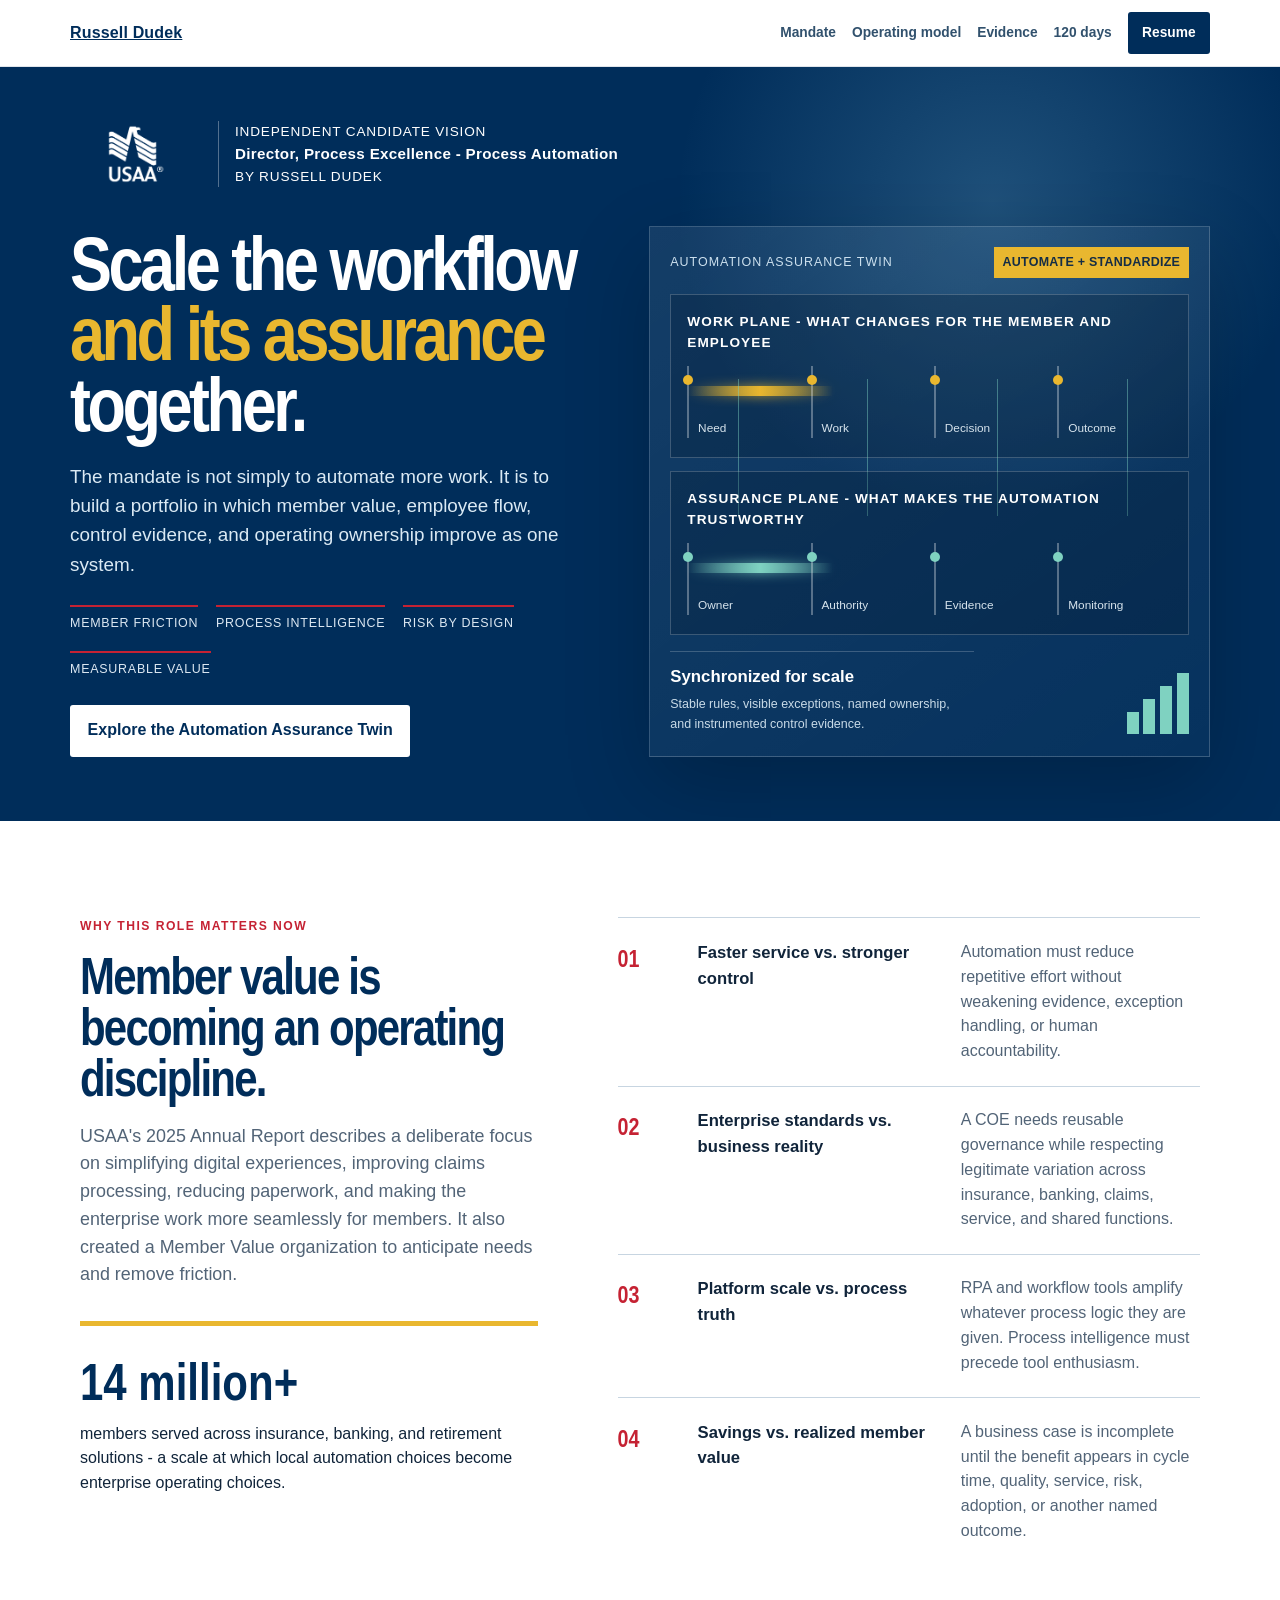
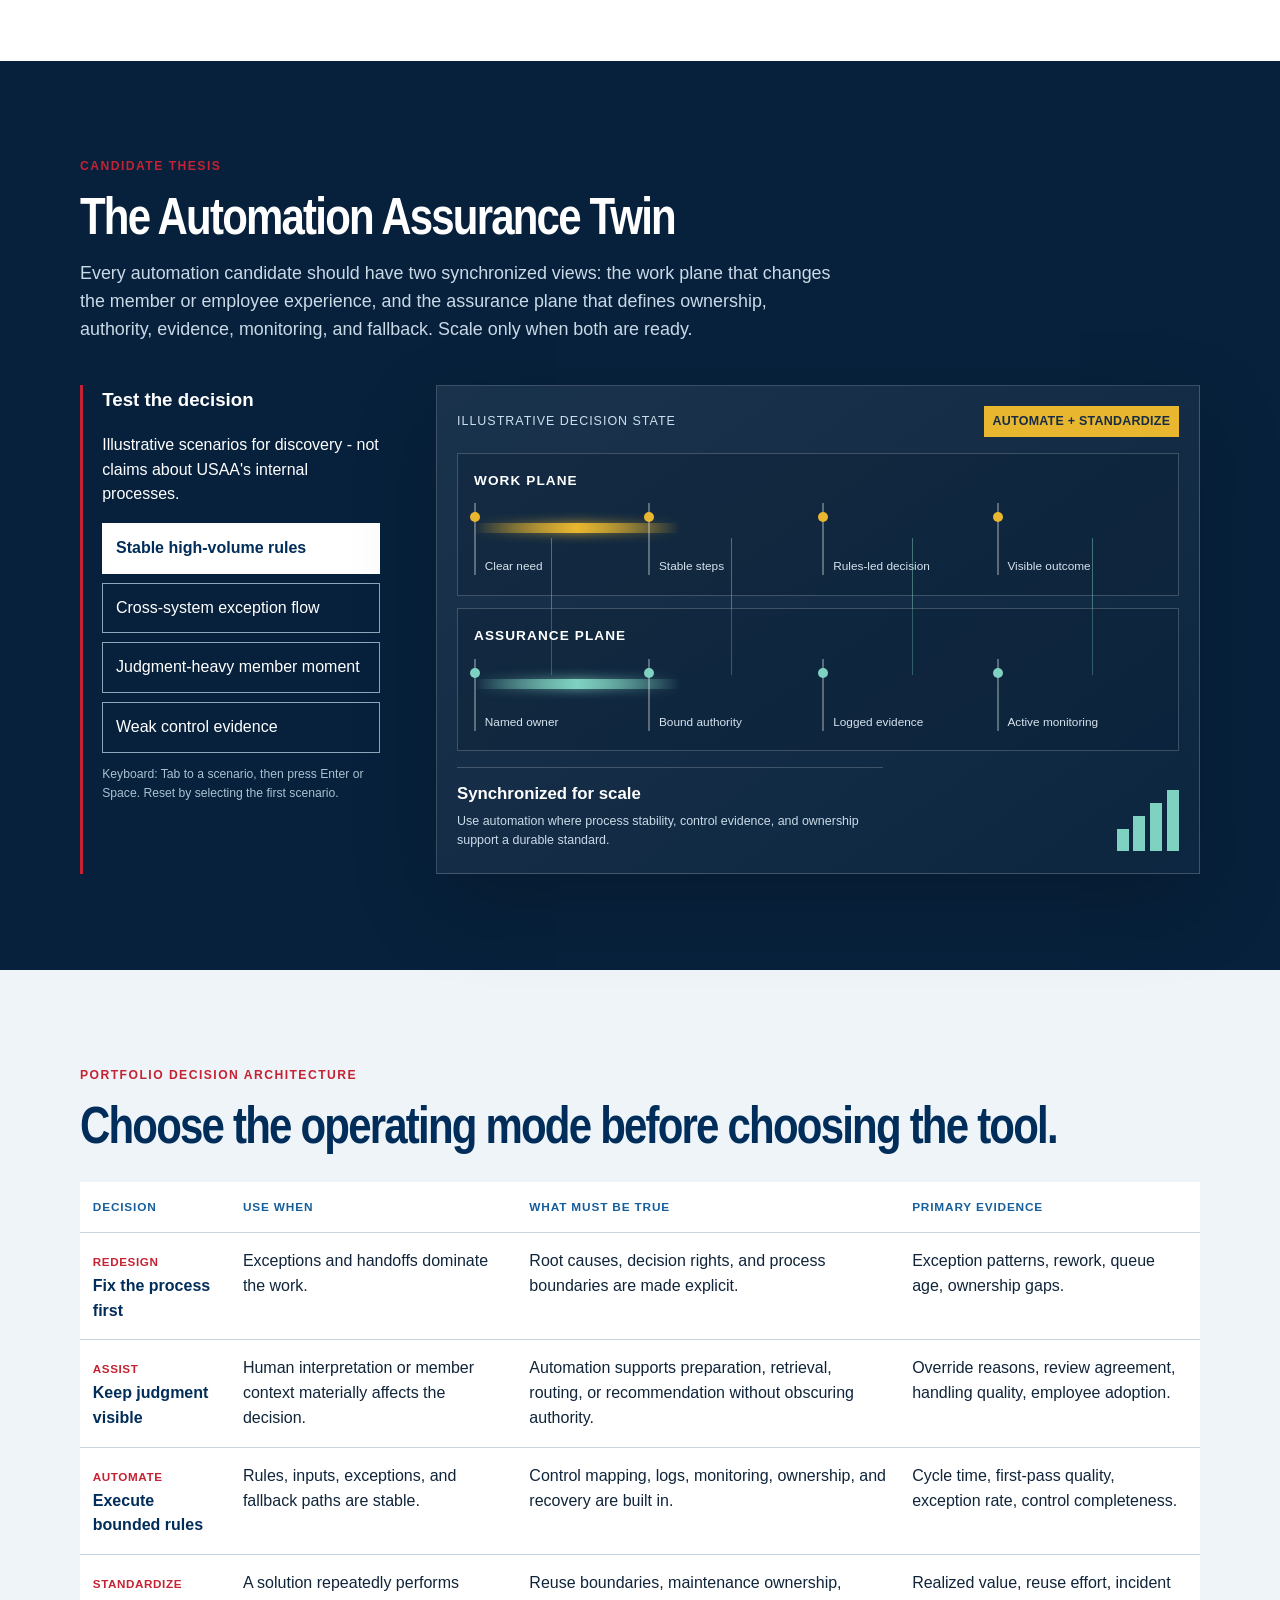
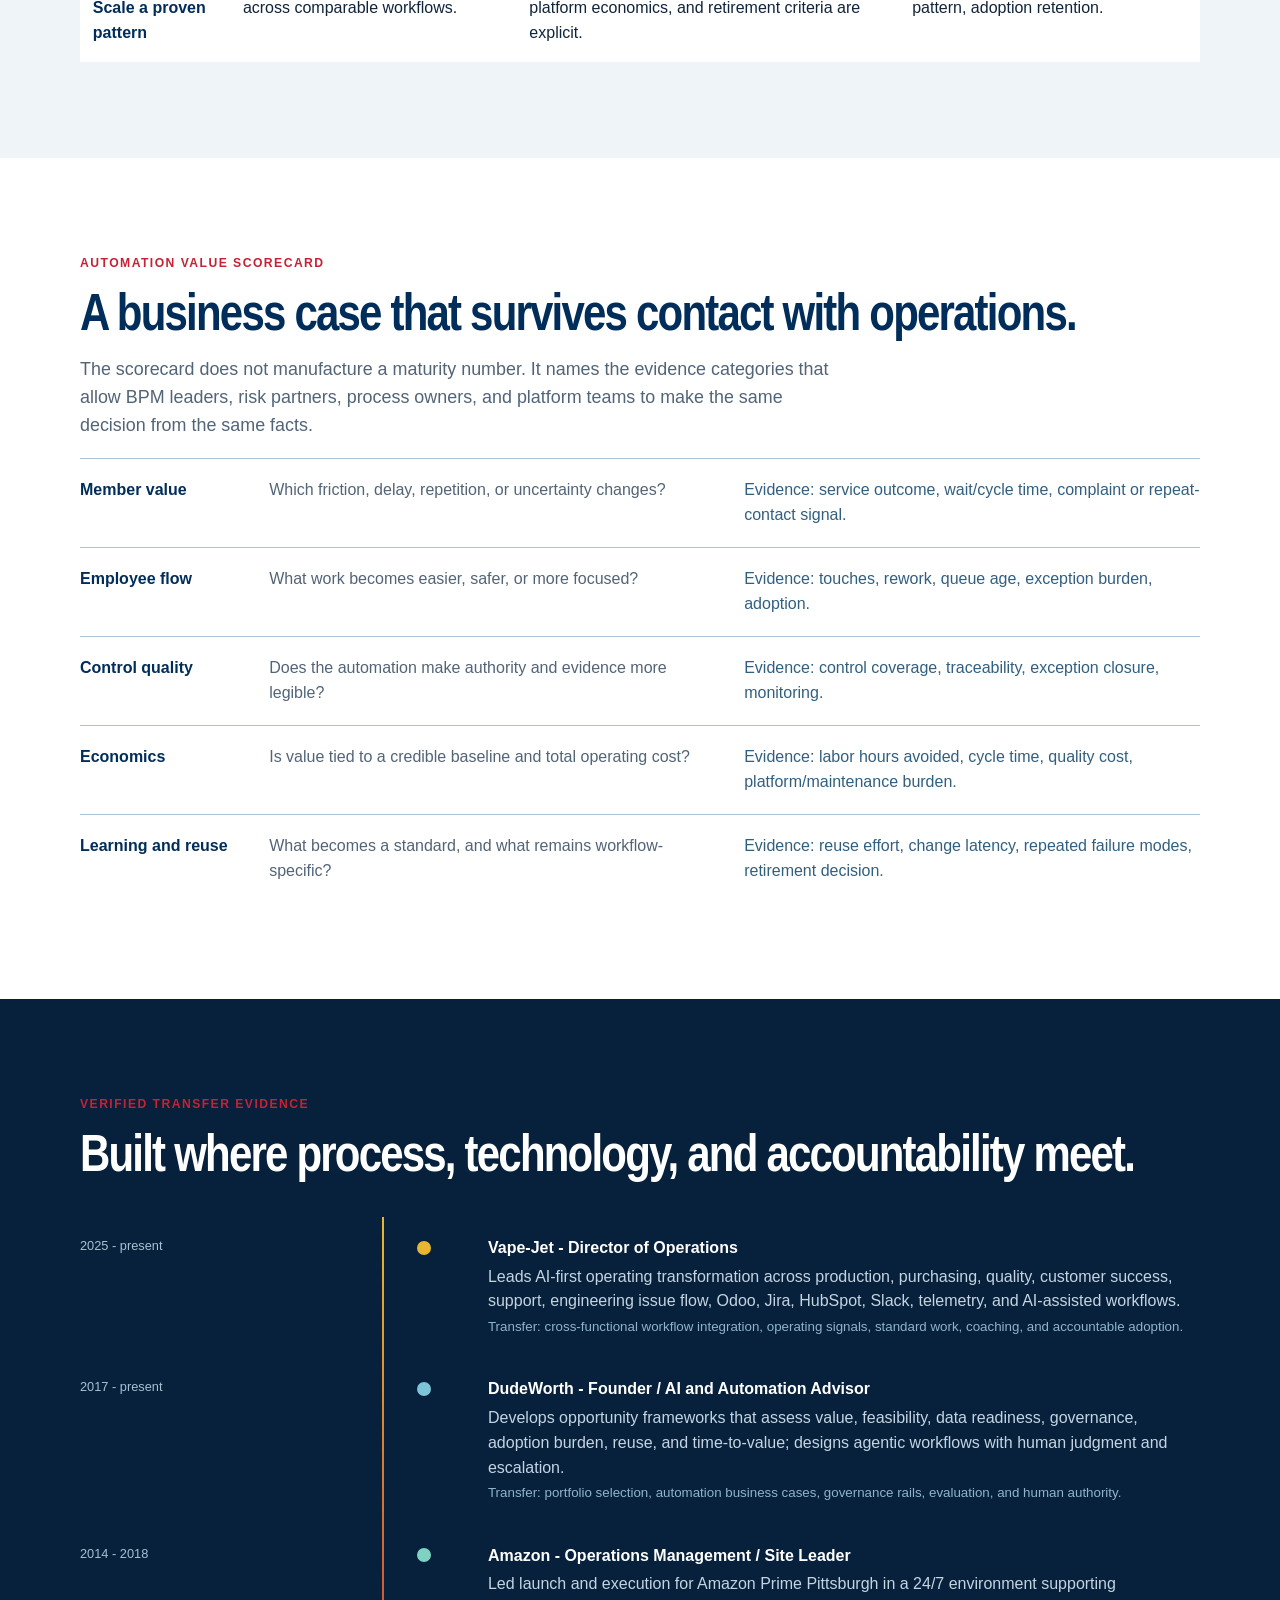
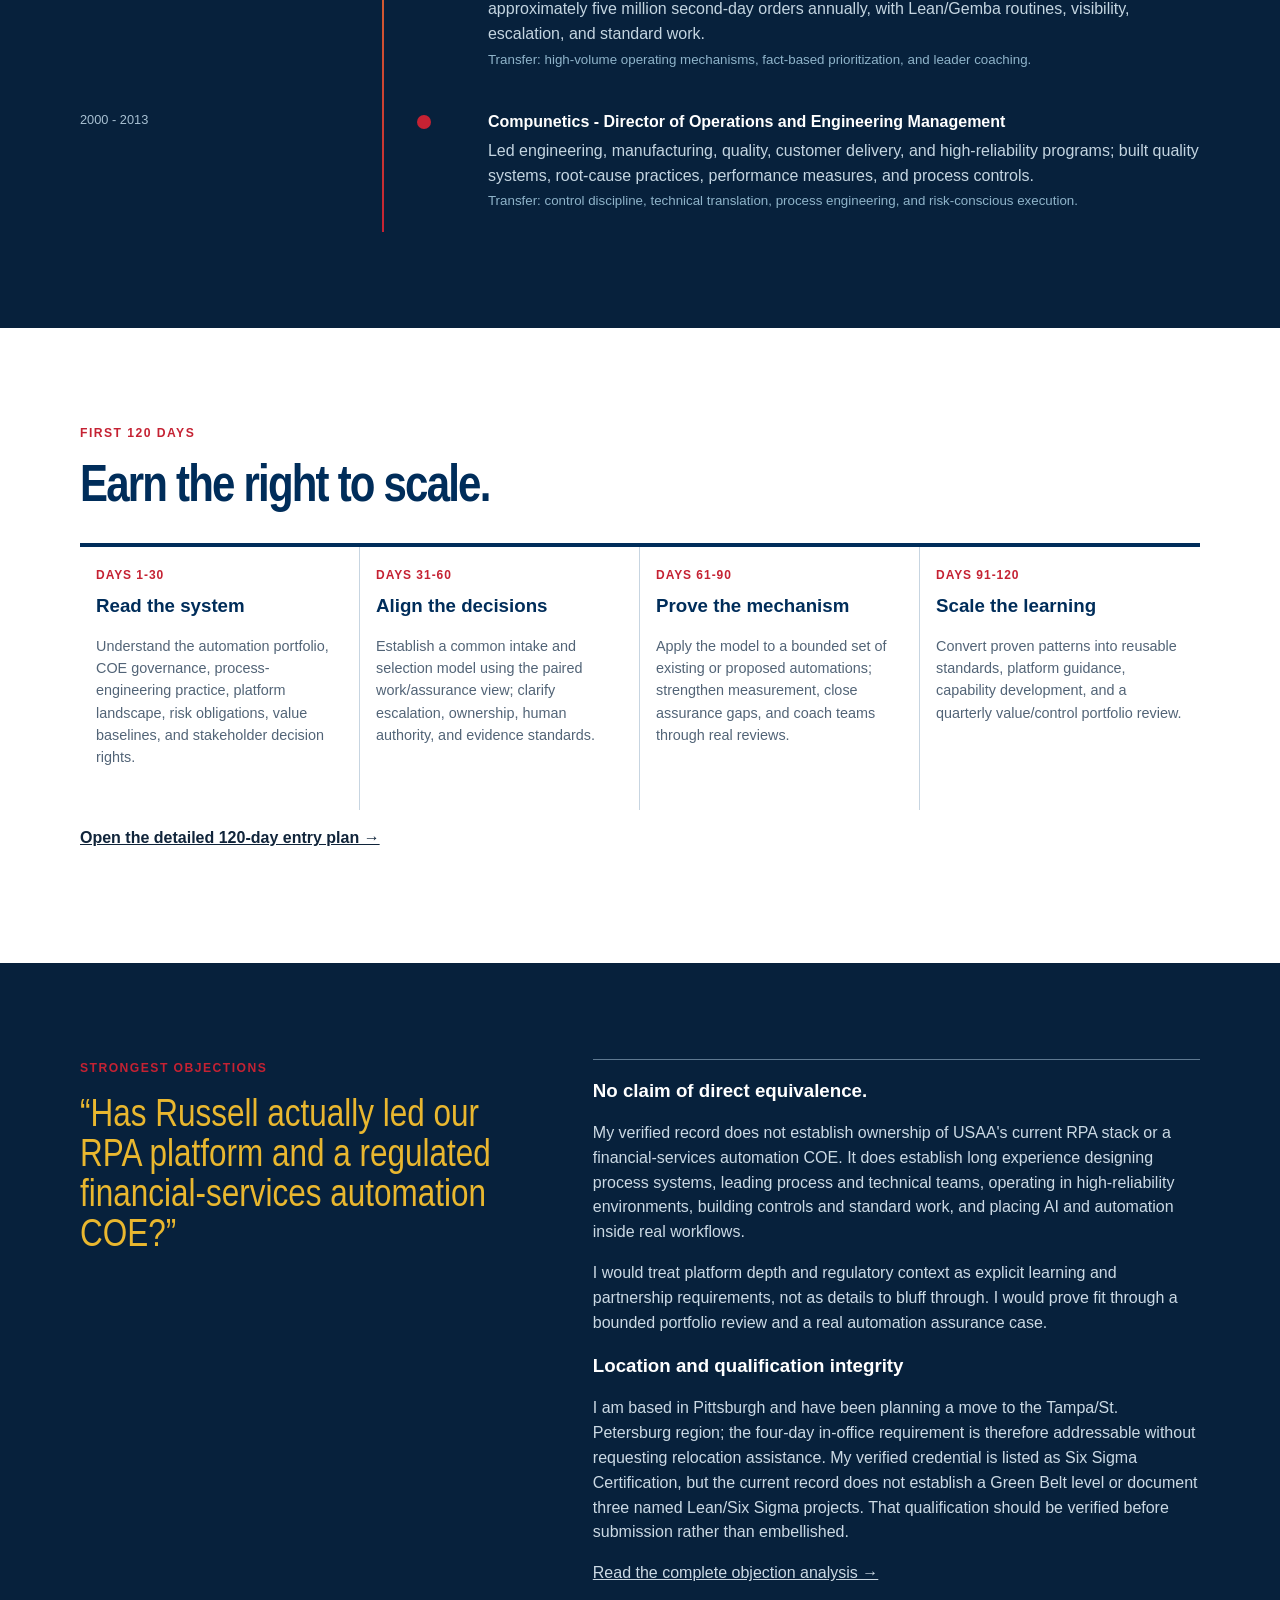
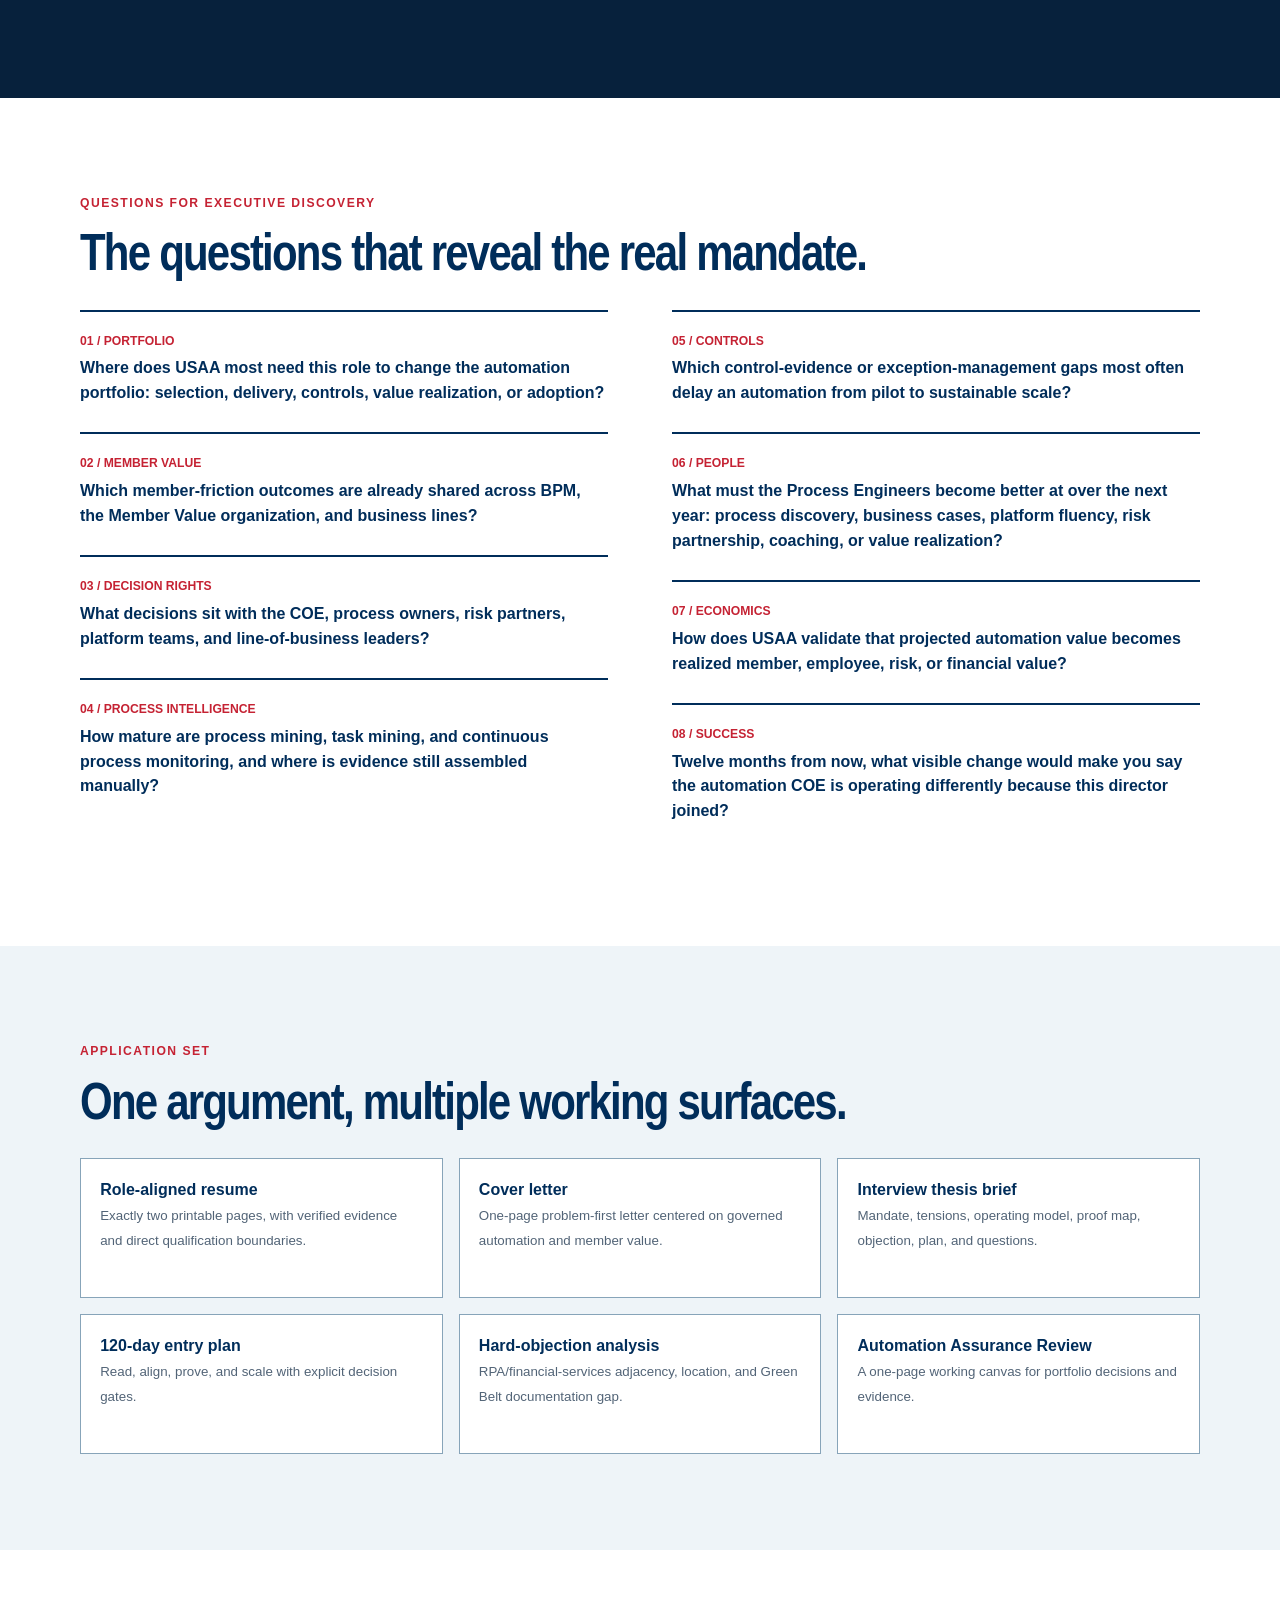
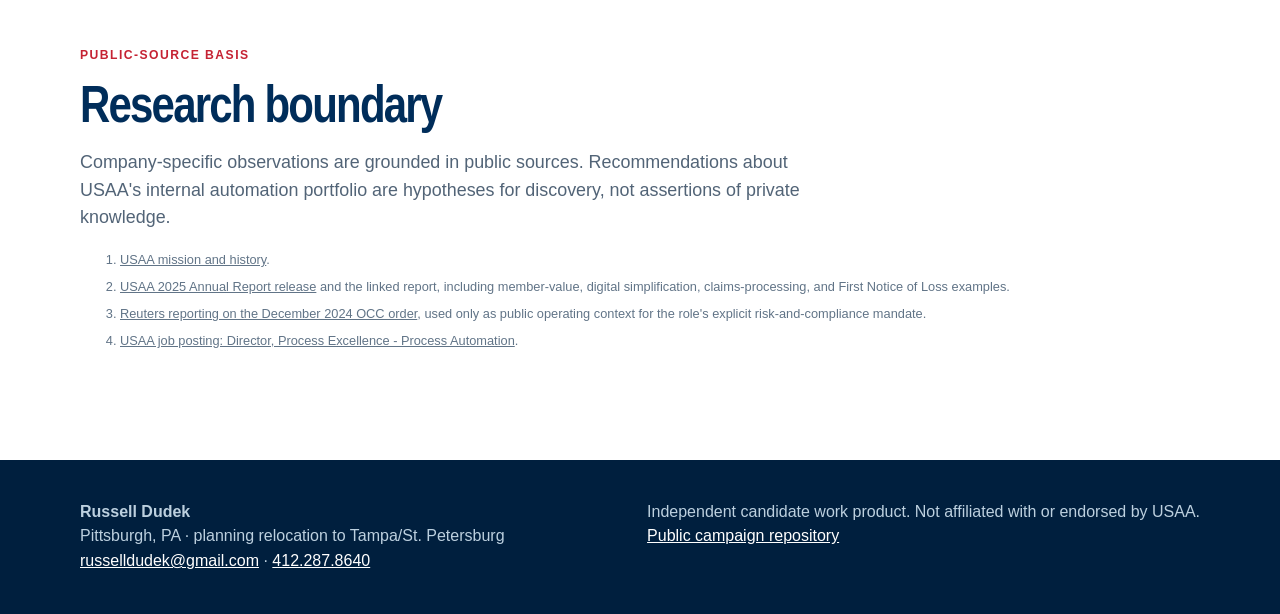
==== index.html @ 83cfca60 "Materialize audited campaign assets and PDFs" ====
<!doctype html><html lang="en"><head><meta charset="utf-8"><meta name="viewport" content="width=device-width,initial-scale=1"><title>Russell Dudek | USAA Process Automation Candidate Vision</title><meta name="description" content="An independent candidate vision for governed process automation at USAA by Russell Dudek."><link rel="stylesheet" href="styles.css"></head><body><a class="skip" href="#main">Skip to content</a><header class="site-header"><nav class="nav" aria-label="Primary"><a class="candidate-id" href="index.html">Russell Dudek</a><button class="menu-btn" aria-expanded="false" aria-controls="nav-links">Menu</button><div class="nav-links" id="nav-links"><a href="#mandate">Mandate</a><a href="#model">Operating model</a><a href="#evidence">Evidence</a><a href="#entry">120 days</a><a href="resume.html" class="nav-primary">Resume</a></div></nav></header><main id="main">
<section class="hero"><div class="hero-inner"><div class="employer-lockup"><img src="assets/brand/usaa-logo-official.png" alt="USAA"><div class="employer-copy">Independent candidate vision<strong>Director, Process Excellence - Process Automation</strong>by Russell Dudek</div></div><div class="hero-grid"><div><h1>Scale the workflow <span>and its assurance</span> together.</h1><p class="hero-lead">The mandate is not simply to automate more work. It is to build a portfolio in which member value, employee flow, control evidence, and operating ownership improve as one system.</p><div class="hero-proof"><span>Member friction</span><span>Process intelligence</span><span>Risk by design</span><span>Measurable value</span></div><a class="hero-action" href="#model">Explore the Automation Assurance Twin</a></div>
<div class="twin-shell" id="hero-twin"><div class="twin-title"><span>Automation Assurance Twin</span><span class="decision-chip" id="hero-decision">Automate + standardize</span></div><div class="twin-plane work-plane"><h3>Work plane - what changes for the member and employee</h3><div class="plane-track"><i class="track-signal"></i><div class="plane-stage">Need</div><div class="plane-stage">Work</div><div class="plane-stage">Decision</div><div class="plane-stage">Outcome</div></div></div><div class="twin-links"><i></i><i></i><i></i><i></i></div><div class="twin-plane assurance-plane"><h3>Assurance plane - what makes the automation trustworthy</h3><div class="plane-track"><i class="track-signal"></i><div class="plane-stage">Owner</div><div class="plane-stage">Authority</div><div class="plane-stage">Evidence</div><div class="plane-stage">Monitoring</div></div></div><div class="twin-readout"><div class="readout-copy"><strong id="hero-state">Synchronized for scale</strong><span id="hero-explain">Stable rules, visible exceptions, named ownership, and instrumented control evidence.</span></div><div class="sync-meter" aria-hidden="true"><i></i><i></i><i></i><i></i></div></div></div></div></div></section>
<section class="section" id="mandate"><div class="section-inner moment-grid"><div><div class="kicker">Why this role matters now</div><h2>Member value is becoming an operating discipline.</h2><p class="section-intro">USAA's 2025 Annual Report describes a deliberate focus on simplifying digital experiences, improving claims processing, reducing paperwork, and making the enterprise work more seamlessly for members. It also created a Member Value organization to anticipate needs and remove friction.</p><div class="moment-stat"><strong>14 million+</strong><span>members served across insurance, banking, and retirement solutions - a scale at which local automation choices become enterprise operating choices.</span></div></div><div><div class="pressure-list"><div class="pressure-row"><strong>Faster service vs. stronger control</strong><p>Automation must reduce repetitive effort without weakening evidence, exception handling, or human accountability.</p></div><div class="pressure-row"><strong>Enterprise standards vs. business reality</strong><p>A COE needs reusable governance while respecting legitimate variation across insurance, banking, claims, service, and shared functions.</p></div><div class="pressure-row"><strong>Platform scale vs. process truth</strong><p>RPA and workflow tools amplify whatever process logic they are given. Process intelligence must precede tool enthusiasm.</p></div><div class="pressure-row"><strong>Savings vs. realized member value</strong><p>A business case is incomplete until the benefit appears in cycle time, quality, service, risk, adoption, or another named outcome.</p></div></div></div></div></section>
<section class="section section-dark" id="model"><div class="section-inner"><div class="kicker">Candidate thesis</div><h2>The Automation Assurance Twin</h2><p class="section-intro">Every automation candidate should have two synchronized views: the work plane that changes the member or employee experience, and the assurance plane that defines ownership, authority, evidence, monitoring, and fallback. Scale only when both are ready.</p><div class="model-layout"><aside class="scenario-panel"><h3>Test the decision</h3><p>Illustrative scenarios for discovery - not claims about USAA's internal processes.</p><div class="scenario-buttons" role="tablist" aria-label="Automation scenarios"><button role="tab" aria-selected="true" data-scenario="stable">Stable high-volume rules</button><button role="tab" aria-selected="false" data-scenario="exception">Cross-system exception flow</button><button role="tab" aria-selected="false" data-scenario="human">Judgment-heavy member moment</button><button role="tab" aria-selected="false" data-scenario="evidence">Weak control evidence</button></div><p class="model-note">Keyboard: Tab to a scenario, then press Enter or Space. Reset by selecting the first scenario.</p></aside><div class="model-stage"><div class="twin-shell" id="model-twin"><div class="twin-title"><span>Illustrative decision state</span><span class="decision-chip" id="model-decision">Automate + standardize</span></div><div class="twin-plane work-plane"><h3>Work plane</h3><div class="plane-track"><i class="track-signal"></i><div class="plane-stage" id="work-1">Clear need</div><div class="plane-stage" id="work-2">Stable steps</div><div class="plane-stage" id="work-3">Rules-led decision</div><div class="plane-stage" id="work-4">Visible outcome</div></div></div><div class="twin-links"><i></i><i></i><i></i><i></i></div><div class="twin-plane assurance-plane"><h3>Assurance plane</h3><div class="plane-track"><i class="track-signal"></i><div class="plane-stage" id="assure-1">Named owner</div><div class="plane-stage" id="assure-2">Bound authority</div><div class="plane-stage" id="assure-3">Logged evidence</div><div class="plane-stage" id="assure-4">Active monitoring</div></div></div><div class="twin-readout"><div class="readout-copy"><strong id="model-state">Synchronized for scale</strong><span id="model-explain">Use automation where process stability, control evidence, and ownership support a durable standard.</span></div><div class="sync-meter" aria-hidden="true"><i></i><i></i><i></i><i></i></div></div></div></div></div></div></section>
<section class="section section-mist"><div class="section-inner"><div class="kicker">Portfolio decision architecture</div><h2>Choose the operating mode before choosing the tool.</h2><table class="decision-table"><thead><tr><th>Decision</th><th>Use when</th><th>What must be true</th><th>Primary evidence</th></tr></thead><tbody><tr><td><span class="decision-tag">Redesign</span><br><strong>Fix the process first</strong></td><td>Exceptions and handoffs dominate the work.</td><td>Root causes, decision rights, and process boundaries are made explicit.</td><td>Exception patterns, rework, queue age, ownership gaps.</td></tr><tr><td><span class="decision-tag">Assist</span><br><strong>Keep judgment visible</strong></td><td>Human interpretation or member context materially affects the decision.</td><td>Automation supports preparation, retrieval, routing, or recommendation without obscuring authority.</td><td>Override reasons, review agreement, handling quality, employee adoption.</td></tr><tr><td><span class="decision-tag">Automate</span><br><strong>Execute bounded rules</strong></td><td>Rules, inputs, exceptions, and fallback paths are stable.</td><td>Control mapping, logs, monitoring, ownership, and recovery are built in.</td><td>Cycle time, first-pass quality, exception rate, control completeness.</td></tr><tr><td><span class="decision-tag">Standardize</span><br><strong>Scale a proven pattern</strong></td><td>A solution repeatedly performs across comparable workflows.</td><td>Reuse boundaries, maintenance ownership, platform economics, and retirement criteria are explicit.</td><td>Realized value, reuse effort, incident pattern, adoption retention.</td></tr></tbody></table></div></section>
<section class="section"><div class="section-inner"><div class="kicker">Automation value scorecard</div><h2>A business case that survives contact with operations.</h2><p class="section-intro">The scorecard does not manufacture a maturity number. It names the evidence categories that allow BPM leaders, risk partners, process owners, and platform teams to make the same decision from the same facts.</p><div class="score-line"><strong>Member value</strong><span>Which friction, delay, repetition, or uncertainty changes?</span><em>Evidence: service outcome, wait/cycle time, complaint or repeat-contact signal.</em></div><div class="score-line"><strong>Employee flow</strong><span>What work becomes easier, safer, or more focused?</span><em>Evidence: touches, rework, queue age, exception burden, adoption.</em></div><div class="score-line"><strong>Control quality</strong><span>Does the automation make authority and evidence more legible?</span><em>Evidence: control coverage, traceability, exception closure, monitoring.</em></div><div class="score-line"><strong>Economics</strong><span>Is value tied to a credible baseline and total operating cost?</span><em>Evidence: labor hours avoided, cycle time, quality cost, platform/maintenance burden.</em></div><div class="score-line"><strong>Learning and reuse</strong><span>What becomes a standard, and what remains workflow-specific?</span><em>Evidence: reuse effort, change latency, repeated failure modes, retirement decision.</em></div></div></section>
<section class="section section-dark" id="evidence"><div class="section-inner"><div class="kicker">Verified transfer evidence</div><h2>Built where process, technology, and accountability meet.</h2><div class="proof-river"><div class="proof-row"><div class="date">2025 - present</div><div class="marker"></div><div><strong>Vape-Jet - Director of Operations</strong><p>Leads AI-first operating transformation across production, purchasing, quality, customer success, support, engineering issue flow, Odoo, Jira, HubSpot, Slack, telemetry, and AI-assisted workflows.</p><small>Transfer: cross-functional workflow integration, operating signals, standard work, coaching, and accountable adoption.</small></div></div><div class="proof-row"><div class="date">2017 - present</div><div class="marker"></div><div><strong>DudeWorth - Founder / AI and Automation Advisor</strong><p>Develops opportunity frameworks that assess value, feasibility, data readiness, governance, adoption burden, reuse, and time-to-value; designs agentic workflows with human judgment and escalation.</p><small>Transfer: portfolio selection, automation business cases, governance rails, evaluation, and human authority.</small></div></div><div class="proof-row"><div class="date">2014 - 2018</div><div class="marker"></div><div><strong>Amazon - Operations Management / Site Leader</strong><p>Led launch and execution for Amazon Prime Pittsburgh in a 24/7 environment supporting approximately five million second-day orders annually, with Lean/Gemba routines, visibility, escalation, and standard work.</p><small>Transfer: high-volume operating mechanisms, fact-based prioritization, and leader coaching.</small></div></div><div class="proof-row"><div class="date">2000 - 2013</div><div class="marker"></div><div><strong>Compunetics - Director of Operations and Engineering Management</strong><p>Led engineering, manufacturing, quality, customer delivery, and high-reliability programs; built quality systems, root-cause practices, performance measures, and process controls.</p><small>Transfer: control discipline, technical translation, process engineering, and risk-conscious execution.</small></div></div></div></div></section>
<section class="section" id="entry"><div class="section-inner"><div class="kicker">First 120 days</div><h2>Earn the right to scale.</h2><div class="plan-band"><div class="plan-phase"><b>Days 1-30</b><h3>Read the system</h3><p>Understand the automation portfolio, COE governance, process-engineering practice, platform landscape, risk obligations, value baselines, and stakeholder decision rights.</p></div><div class="plan-phase"><b>Days 31-60</b><h3>Align the decisions</h3><p>Establish a common intake and selection model using the paired work/assurance view; clarify escalation, ownership, human authority, and evidence standards.</p></div><div class="plan-phase"><b>Days 61-90</b><h3>Prove the mechanism</h3><p>Apply the model to a bounded set of existing or proposed automations; strengthen measurement, close assurance gaps, and coach teams through real reviews.</p></div><div class="plan-phase"><b>Days 91-120</b><h3>Scale the learning</h3><p>Convert proven patterns into reusable standards, platform guidance, capability development, and a quarterly value/control portfolio review.</p></div></div><p><a href="120-day-plan.html"><strong>Open the detailed 120-day entry plan →</strong></a></p></div></section>
<section class="section section-dark"><div class="section-inner objection-wrap"><div><div class="kicker">Strongest objections</div><div class="objection-question">“Has Russell actually led our RPA platform and a regulated financial-services automation COE?”</div></div><div class="objection-answer"><h3>No claim of direct equivalence.</h3><p>My verified record does not establish ownership of USAA's current RPA stack or a financial-services automation COE. It does establish long experience designing process systems, leading process and technical teams, operating in high-reliability environments, building controls and standard work, and placing AI and automation inside real workflows.</p><p>I would treat platform depth and regulatory context as explicit learning and partnership requirements, not as details to bluff through. I would prove fit through a bounded portfolio review and a real automation assurance case.</p><h3>Location and qualification integrity</h3><p>I am based in Pittsburgh and have been planning a move to the Tampa/St. Petersburg region; the four-day in-office requirement is therefore addressable without requesting relocation assistance. My verified credential is listed as Six Sigma Certification, but the current record does not establish a Green Belt level or document three named Lean/Six Sigma projects. That qualification should be verified before submission rather than embellished.</p><p><a href="hard-objection.html">Read the complete objection analysis →</a></p></div></div></section>
<section class="section"><div class="section-inner"><div class="kicker">Questions for executive discovery</div><h2>The questions that reveal the real mandate.</h2><div class="question-list"><div class="question"><span>01 / PORTFOLIO</span><p>Where does USAA most need this role to change the automation portfolio: selection, delivery, controls, value realization, or adoption?</p></div><div class="question"><span>02 / MEMBER VALUE</span><p>Which member-friction outcomes are already shared across BPM, the Member Value organization, and business lines?</p></div><div class="question"><span>03 / DECISION RIGHTS</span><p>What decisions sit with the COE, process owners, risk partners, platform teams, and line-of-business leaders?</p></div><div class="question"><span>04 / PROCESS INTELLIGENCE</span><p>How mature are process mining, task mining, and continuous process monitoring, and where is evidence still assembled manually?</p></div><div class="question"><span>05 / CONTROLS</span><p>Which control-evidence or exception-management gaps most often delay an automation from pilot to sustainable scale?</p></div><div class="question"><span>06 / PEOPLE</span><p>What must the Process Engineers become better at over the next year: process discovery, business cases, platform fluency, risk partnership, coaching, or value realization?</p></div><div class="question"><span>07 / ECONOMICS</span><p>How does USAA validate that projected automation value becomes realized member, employee, risk, or financial value?</p></div><div class="question"><span>08 / SUCCESS</span><p>Twelve months from now, what visible change would make you say the automation COE is operating differently because this director joined?</p></div></div></div></section>
<section class="section section-mist"><div class="section-inner"><div class="kicker">Application set</div><h2>One argument, multiple working surfaces.</h2><div class="docs-strip"><a class="doc-link" href="resume.html"><strong>Role-aligned resume</strong><small>Exactly two printable pages, with verified evidence and direct qualification boundaries.</small></a><a class="doc-link" href="cover-letter.html"><strong>Cover letter</strong><small>One-page problem-first letter centered on governed automation and member value.</small></a><a class="doc-link" href="interview-brief.html"><strong>Interview thesis brief</strong><small>Mandate, tensions, operating model, proof map, objection, plan, and questions.</small></a><a class="doc-link" href="120-day-plan.html"><strong>120-day entry plan</strong><small>Read, align, prove, and scale with explicit decision gates.</small></a><a class="doc-link" href="hard-objection.html"><strong>Hard-objection analysis</strong><small>RPA/financial-services adjacency, location, and Green Belt documentation gap.</small></a><a class="doc-link" href="automation-assurance-review.html"><strong>Automation Assurance Review</strong><small>A one-page working canvas for portfolio decisions and evidence.</small></a></div></div></section>
<section class="section"><div class="section-inner"><div class="kicker">Public-source basis</div><h2>Research boundary</h2><p class="section-intro">Company-specific observations are grounded in public sources. Recommendations about USAA's internal automation portfolio are hypotheses for discovery, not assertions of private knowledge.</p><ol class="sources"><li><a href="https://newsroom.usaa360.com/about-us/learn-about-our-history-and-mission">USAA mission and history</a>.</li><li><a href="https://newsroom.usaa360.com/news/usaa-2025-annual-report-reflects-a-year-of-strength-service-and-commitment-to-members-1">USAA 2025 Annual Report release</a> and the linked report, including member-value, digital simplification, claims-processing, and First Notice of Loss examples.</li><li><a href="https://www.reuters.com/business/finance/us-regulator-orders-usaa-federal-savings-bank-correct-unsafe-practices-2024-12-18/">Reuters reporting on the December 2024 OCC order</a>, used only as public operating context for the role's explicit risk-and-compliance mandate.</li><li><a href="https://www.usaajobs.com/job/-/-/1207/97567775696?p_sid=PcmdqGb&p_uid=aBEK7TXPkG&source=tmp_programmaticjobs&ss=paid&utm_campaign=other_other-priomarkets&utm_content=pj_board&utm_medium=jobad&utm_source=linkedin+slotted">USAA job posting: Director, Process Excellence - Process Automation</a>.</li></ol></div></section>
</main><footer class="site-footer"><div class="footer-inner"><div><strong>Russell Dudek</strong><br>Pittsburgh, PA · planning relocation to Tampa/St. Petersburg<br><a href="mailto:russelldudek@gmail.com">russelldudek@gmail.com</a> · <a href="tel:+14122878640">412.287.8640</a></div><div>Independent candidate work product. Not affiliated with or endorsed by USAA.<br><a href="https://github.com/russelldudek/USAA">Public campaign repository</a></div></div></footer><script src="app.js"></script></body></html>
---- styles.css ----
@import url("brand-tokens.css");
*{box-sizing:border-box}html{scroll-behavior:smooth}body{margin:0;font-family:var(--font-sans);color:var(--ink);background:var(--paper);line-height:1.55}a{color:inherit}img{max-width:100%;height:auto}.skip{position:absolute;left:-999px}.skip:focus{left:1rem;top:1rem;background:#fff;padding:.65rem 1rem;z-index:999}
.site-header{position:sticky;top:0;z-index:50;background:rgba(255,255,255,.96);backdrop-filter:blur(10px);border-bottom:1px solid rgba(0,45,90,.12)}.nav{max-width:1180px;margin:auto;display:flex;align-items:center;justify-content:space-between;padding:.75rem 1.25rem}.candidate-id{font-weight:800;letter-spacing:.01em;color:var(--usaa-navy)}.nav-links{display:flex;gap:1rem;align-items:center}.nav-links a{text-decoration:none;font-size:.86rem;font-weight:700;color:#31516d}.nav-links a:hover,.nav-links a:focus-visible{color:var(--usaa-blue)}.nav-links .nav-primary{background:var(--usaa-navy);color:white;padding:.65rem .9rem;border-radius:3px}.menu-btn{display:none;border:0;background:transparent;font-size:1.4rem;color:var(--usaa-navy)}
.hero{background:var(--usaa-navy);color:white;min-height:720px;position:relative;overflow:hidden}.hero:before{content:"";position:absolute;inset:-22% -5% auto auto;width:55%;height:80%;background:radial-gradient(circle,rgba(120,184,216,.25),transparent 68%);pointer-events:none}.hero-inner{max-width:1180px;margin:auto;padding:3.1rem 1.25rem 4rem}.employer-lockup{display:flex;align-items:center;gap:1rem;margin-bottom:2.2rem}.employer-lockup img{width:132px;display:block}.employer-copy{border-left:1px solid rgba(255,255,255,.32);padding-left:1rem;font-size:.85rem;letter-spacing:.06em;text-transform:uppercase}.employer-copy strong{display:block;font-size:.95rem;letter-spacing:.02em;text-transform:none}.hero-grid{display:grid;grid-template-columns:minmax(0,.95fr) minmax(500px,1.05fr);gap:4.5rem;align-items:center}.hero h1{font-family:var(--font-condensed);font-size:clamp(3.3rem,6vw,6.1rem);line-height:.92;letter-spacing:-.045em;margin:0 0 1.45rem;max-width:720px}.hero h1 span{color:var(--usaa-gold)}.hero-lead{font-size:1.18rem;max-width:610px;color:#dbeaf4}.hero-proof{display:flex;gap:1.1rem;flex-wrap:wrap;margin-top:1.6rem}.hero-proof span{border-top:2px solid var(--usaa-red);padding-top:.45rem;font-size:.78rem;text-transform:uppercase;letter-spacing:.06em;color:#dce8f2}.hero-action{display:inline-flex;margin-top:1.6rem;text-decoration:none;background:#fff;color:var(--usaa-navy);font-weight:800;padding:.85rem 1.1rem;border-radius:3px}
.twin-shell{position:relative;background:linear-gradient(145deg,rgba(255,255,255,.08),rgba(255,255,255,.025));border:1px solid rgba(255,255,255,.18);padding:1.25rem 1.25rem 1.4rem;min-height:470px;box-shadow:0 30px 80px rgba(0,0,0,.2)}.twin-title{display:flex;justify-content:space-between;align-items:center;margin-bottom:1rem;font-size:.78rem;text-transform:uppercase;letter-spacing:.08em;color:#cce0ee}.decision-chip{background:var(--usaa-gold);color:#152d45;padding:.35rem .55rem;font-weight:900;letter-spacing:.02em}.twin-plane{position:relative;border:1px solid rgba(255,255,255,.2);padding:1rem 1rem 1.2rem;margin:.8rem 0;background:rgba(0,20,42,.25)}.twin-plane h3{margin:0 0 .8rem;font-size:.85rem;letter-spacing:.08em;text-transform:uppercase}.plane-track{height:72px;display:grid;grid-template-columns:repeat(4,1fr);gap:.55rem;position:relative}.plane-stage{border-left:2px solid rgba(255,255,255,.32);padding-left:.55rem;font-size:.74rem;color:#d6e3ec;display:flex;align-items:flex-end;position:relative}.plane-stage:before{content:"";position:absolute;top:9px;left:-6px;width:10px;height:10px;border-radius:50%;background:#fff}.work-plane .plane-stage:before{background:var(--usaa-gold)}.assurance-plane .plane-stage:before{background:var(--assurance-mint)}.track-signal{position:absolute;left:0;top:20px;width:30%;height:10px;background:linear-gradient(90deg,transparent,var(--usaa-gold),transparent);filter:drop-shadow(0 0 6px rgba(233,183,47,.8));animation:signal-run 4.8s linear infinite}.assurance-plane .track-signal{background:linear-gradient(90deg,transparent,var(--assurance-mint),transparent);filter:drop-shadow(0 0 6px rgba(127,210,193,.8));animation-delay:.12s}.twin-links{position:absolute;left:1.25rem;right:1.25rem;top:152px;height:137px;pointer-events:none}.twin-links i{position:absolute;width:1px;background:rgba(127,210,193,.45);top:0;bottom:0;animation:link-pulse 2.8s ease-in-out infinite}.twin-links i:nth-child(1){left:13%}.twin-links i:nth-child(2){left:38%;animation-delay:.2s}.twin-links i:nth-child(3){left:63%;animation-delay:.4s}.twin-links i:nth-child(4){left:88%;animation-delay:.6s}.twin-readout{display:grid;grid-template-columns:1.2fr .8fr;gap:.8rem;margin-top:1rem}.readout-copy{border-top:1px solid rgba(255,255,255,.2);padding-top:.8rem}.readout-copy strong{display:block;font-size:1.05rem}.readout-copy span{display:block;font-size:.78rem;color:#c9dbe8;margin-top:.3rem}.sync-meter{display:flex;align-items:flex-end;gap:.3rem;justify-content:flex-end}.sync-meter i{width:12px;background:var(--assurance-mint);height:22px;animation:meter 1.8s ease-in-out infinite}.sync-meter i:nth-child(2){height:35px;animation-delay:.15s}.sync-meter i:nth-child(3){height:48px;animation-delay:.3s}.sync-meter i:nth-child(4){height:61px;animation-delay:.45s}.twin-shell.is-lagging .assurance-plane .track-signal{animation-duration:7.8s;opacity:.5}.twin-shell.is-lagging .twin-links i:nth-child(3),.twin-shell.is-lagging .twin-links i:nth-child(4){background:var(--usaa-red);opacity:.45}.twin-shell.is-hold .track-signal{animation-play-state:paused;opacity:.25}.twin-shell.is-human .work-plane .track-signal{width:18%;animation-duration:6.6s}.twin-shell.is-human .plane-stage:nth-child(3):before{transform:scale(1.6);box-shadow:0 0 0 6px rgba(233,183,47,.15)}
@keyframes signal-run{from{transform:translateX(-55%)}to{transform:translateX(330%)}}@keyframes link-pulse{0%,100%{opacity:.25}50%{opacity:1}}@keyframes meter{0%,100%{opacity:.45;transform:scaleY(.75)}50%{opacity:1;transform:scaleY(1)}}
.section{padding:6rem 1.25rem}.section-inner{max-width:1120px;margin:auto}.section-dark{background:#07213c;color:white}.section-mist{background:var(--mist)}.kicker{font-size:.76rem;font-weight:900;text-transform:uppercase;letter-spacing:.12em;color:var(--usaa-red);margin-bottom:.85rem}.section h2{font-family:var(--font-condensed);font-size:clamp(2.2rem,4vw,4.2rem);line-height:1;letter-spacing:-.035em;margin:0 0 1.2rem;color:var(--usaa-navy)}.section-dark h2{color:white}.section-intro{font-size:1.12rem;max-width:760px;color:var(--muted)}.section-dark .section-intro{color:#c9d9e6}.moment-grid{display:grid;grid-template-columns:.88fr 1.12fr;gap:5rem;align-items:start}.moment-stat{border-top:5px solid var(--usaa-gold);padding-top:1rem;margin-top:2rem}.moment-stat strong{font-family:var(--font-condensed);font-size:3.2rem;color:var(--usaa-navy);display:block}.pressure-list{counter-reset:p}.pressure-row{counter-increment:p;display:grid;grid-template-columns:56px 1fr 1fr;gap:1.5rem;padding:1.35rem 0;border-top:1px solid var(--line)}.pressure-row:before{content:"0" counter(p);font-family:var(--font-condensed);font-size:1.5rem;color:var(--usaa-red);font-weight:800}.pressure-row strong{font-size:1.04rem}.pressure-row p{margin:0;color:var(--muted)}
.model-layout{display:grid;grid-template-columns:300px 1fr;gap:3.5rem;margin-top:2.6rem}.scenario-panel{border-left:3px solid var(--usaa-red);padding-left:1.2rem}.scenario-panel h3{margin-top:0}.scenario-buttons{display:flex;flex-direction:column;gap:.55rem}.scenario-buttons button{font:inherit;text-align:left;border:1px solid #8ca7ba;background:transparent;color:white;padding:.75rem .8rem;cursor:pointer}.scenario-buttons button[aria-selected="true"]{background:white;color:var(--usaa-navy);font-weight:900;border-color:white}.scenario-buttons button:focus-visible{outline:3px solid var(--usaa-gold);outline-offset:2px}.model-stage{position:relative;min-height:450px}.model-stage .twin-shell{min-height:450px}.model-note{font-size:.76rem;color:#aac1d2;margin-top:.8rem}
.decision-table{width:100%;border-collapse:collapse;margin-top:2rem;background:white}.decision-table th,.decision-table td{padding:1rem .8rem;border-bottom:1px solid var(--line);vertical-align:top;text-align:left}.decision-table th{font-size:.74rem;text-transform:uppercase;letter-spacing:.07em;color:var(--usaa-blue)}.decision-table tr:last-child td{border-bottom:0}.decision-table strong{color:var(--usaa-navy)}.decision-tag{font-size:.73rem;font-weight:900;letter-spacing:.05em;text-transform:uppercase;color:var(--usaa-red)}
.score-line{display:grid;grid-template-columns:170px 1fr 1fr;padding:1.2rem 0;border-top:1px solid #adc2d2;gap:1.2rem}.score-line strong{color:var(--usaa-navy)}.score-line span{color:var(--muted)}.score-line em{font-style:normal;color:#315f80}
.proof-river{margin-top:2.4rem;position:relative}.proof-river:before{content:"";position:absolute;left:27%;top:0;bottom:0;width:2px;background:linear-gradient(var(--usaa-gold),var(--usaa-red))}.proof-row{display:grid;grid-template-columns:25% 8% 1fr;gap:1.2rem;align-items:start;padding:1.2rem 0}.proof-row .date{font-size:.8rem;color:#a8c0d2}.proof-row .marker{width:14px;height:14px;background:var(--usaa-gold);border-radius:50%;margin:.3rem auto;position:relative;z-index:1}.proof-row strong{display:block;color:white}.proof-row p{margin:.25rem 0 0;color:#c4d5e1}.proof-row small{color:#8fb4ca}.proof-row:nth-child(2) .marker{background:#7ec4d9}.proof-row:nth-child(3) .marker{background:var(--assurance-mint)}.proof-row:nth-child(4) .marker{background:var(--usaa-red)}
.plan-band{display:grid;grid-template-columns:repeat(4,1fr);margin-top:2.2rem;border-top:4px solid var(--usaa-navy)}.plan-phase{padding:1.2rem 1rem 1.7rem;border-right:1px solid var(--line)}.plan-phase:last-child{border-right:0}.plan-phase b{display:block;color:var(--usaa-red);font-size:.75rem;text-transform:uppercase;letter-spacing:.08em}.plan-phase h3{color:var(--usaa-navy);margin:.4rem 0}.plan-phase p{color:var(--muted);font-size:.9rem}.objection-wrap{display:grid;grid-template-columns:.85fr 1.15fr;gap:4rem;align-items:start}.objection-question{font-family:var(--font-condensed);font-size:2.4rem;line-height:1.05;color:var(--usaa-gold)}.objection-answer{border-top:1px solid #5f7991;padding-top:1rem}.objection-answer h3{margin:0;color:white}.objection-answer p{color:#cbd9e4}.question-list{columns:2;column-gap:4rem;margin-top:2rem}.question{break-inside:avoid;border-top:2px solid var(--usaa-navy);padding:1rem 0 1.4rem}.question span{color:var(--usaa-red);font-size:.76rem;font-weight:900}.question p{font-weight:800;color:var(--usaa-navy);margin:.25rem 0}.docs-strip{display:grid;grid-template-columns:repeat(3,1fr);gap:1rem;margin-top:2rem}.doc-link{text-decoration:none;border:1px solid #87a4b9;padding:1.2rem;background:white;min-height:140px;transition:transform .2s,box-shadow .2s}.doc-link:hover,.doc-link:focus-visible{transform:translateY(-3px);box-shadow:var(--shadow)}.doc-link strong{display:block;color:var(--usaa-navy)}.doc-link small{color:var(--muted)}.sources{font-size:.8rem;color:#617487}.sources li{margin:.45rem 0}.site-footer{background:#001f3e;color:#bcd0df;padding:2.5rem 1.25rem}.footer-inner{max-width:1120px;margin:auto;display:flex;justify-content:space-between;gap:2rem}.site-footer a{color:white}
/* Document system */
.doc-body{background:#dbe5ec}.doc-toolbar{position:sticky;top:0;z-index:50;background:#092a4a;color:white;padding:.7rem 1rem;display:flex;justify-content:center;gap:.7rem;flex-wrap:wrap}.doc-toolbar a,.doc-toolbar button{font:inherit;text-decoration:none;border:1px solid rgba(255,255,255,.45);background:transparent;color:white;padding:.5rem .7rem;cursor:pointer}.doc-toolbar .primary{background:white;color:var(--usaa-navy);font-weight:800}.document{max-width:8.5in;margin:1.25rem auto}.paper{width:8.5in;min-height:11in;background:white;margin:0 auto 1.2rem;box-shadow:0 12px 40px rgba(0,45,90,.2);padding:.48in .58in .5in;position:relative;display:flex;flex-direction:column}.doc-header{display:grid;grid-template-columns:1fr auto;align-items:start;border-bottom:3px solid var(--usaa-navy);padding-bottom:.18in;margin-bottom:.18in}.doc-name{font-family:var(--font-condensed);font-size:26pt;line-height:1;color:var(--usaa-navy);font-weight:900}.doc-role{font-size:9.2pt;color:var(--usaa-red);font-weight:800;text-transform:uppercase;letter-spacing:.045em;margin-top:5pt}.doc-contact{text-align:right;font-size:7.6pt;line-height:1.45;color:#344e65}.doc-contact a{text-decoration:none}.doc-logo{width:55px;margin-left:auto;margin-bottom:5px}.doc-section{margin:.10in 0}.doc-section h2{font-family:var(--font-condensed);font-size:11pt;text-transform:uppercase;letter-spacing:.04em;color:var(--usaa-navy);border-bottom:1px solid #b5c5d2;padding-bottom:3pt;margin:0 0 6pt}.doc-section p{font-size:8.5pt;line-height:1.33;margin:0 0 5pt}.doc-section ul{margin:4pt 0 0 14pt;padding:0}.doc-section li{font-size:8.25pt;line-height:1.27;margin:0 0 3.3pt}.resume-summary{display:grid;grid-template-columns:1.35fr .65fr;gap:.18in}.resume-sidebar{background:var(--mist);padding:.12in}.resume-sidebar h3{font-size:8pt;color:var(--usaa-navy);margin:0 0 4pt;text-transform:uppercase}.resume-sidebar p{font-size:7.7pt;margin:0 0 6pt;line-height:1.25}.experience{margin-bottom:7pt}.exp-head{display:grid;grid-template-columns:1fr auto;gap:10pt;align-items:baseline}.exp-head strong{font-size:9.2pt;color:var(--usaa-navy)}.exp-head span{font-size:7.7pt;color:#587087}.exp-title{font-size:8pt;font-weight:800;color:#293f54;margin:1pt 0 3pt}.doc-footer{margin-top:auto;border-top:1px solid #bdccd8;padding-top:5pt;display:flex;justify-content:space-between;font-size:7pt;color:#64798b}.doc-columns{display:grid;grid-template-columns:1fr 1fr;gap:.22in}.doc-callout{background:var(--usaa-navy);color:white;padding:.14in .16in;margin:.08in 0}.doc-callout h2,.doc-callout h3{color:white;border:0;margin-top:0}.doc-callout p,.doc-callout li{color:white}.mini-grid{display:grid;grid-template-columns:repeat(3,1fr);gap:7pt}.mini-box{border-top:3px solid var(--usaa-gold);padding-top:5pt}.mini-box h3{font-size:8.4pt;color:var(--usaa-navy);margin:0 0 3pt}.mini-box p{font-size:7.5pt;line-height:1.25}.plan-grid{display:grid;grid-template-columns:repeat(2,1fr);gap:.14in}.plan-card{border:1px solid #b8c8d4;padding:.12in;break-inside:avoid}.plan-card h3{font-size:9.5pt;color:var(--usaa-navy);margin:0 0 4pt}.plan-card b{font-size:7.5pt;color:var(--usaa-red);text-transform:uppercase}.plan-card li{font-size:7.8pt}.review-grid{display:grid;grid-template-columns:1fr 1fr;gap:.12in}.review-cell{min-height:1.03in;border:1px solid #99adbc;padding:.1in}.review-cell h3{margin:0 0 4pt;font-size:8.4pt;color:var(--usaa-navy);text-transform:uppercase}.review-cell p{font-size:7.4pt;color:#586d7e}.write-lines{height:.45in;background:repeating-linear-gradient(to bottom,transparent 0,transparent 15px,#cad6df 16px)}.letter-body p{font-size:9.6pt;line-height:1.47;margin:0 0 9pt}.signature{margin-top:12pt;font-size:9pt}.brief-title{font-family:var(--font-condensed);font-size:24pt;line-height:1;color:var(--usaa-navy);margin:0 0 8pt}.page-number{font-weight:800;color:var(--usaa-navy)}
@media(max-width:900px){.hero-grid,.moment-grid,.model-layout,.objection-wrap{grid-template-columns:1fr}.hero-grid{gap:2.5rem}.hero{min-height:auto}.twin-shell{max-width:650px}.plan-band{grid-template-columns:1fr 1fr}.docs-strip{grid-template-columns:1fr 1fr}.question-list{columns:1}.nav-links{position:absolute;display:none;top:100%;left:0;right:0;background:white;padding:1rem;flex-direction:column;align-items:stretch}.nav-links.open{display:flex}.menu-btn{display:block}.document{max-width:100%;margin:.7rem}.paper{width:auto;min-height:auto;padding:2rem 1.5rem}.doc-header{grid-template-columns:1fr}.doc-contact{text-align:left;margin-top:.6rem}.doc-logo{margin:0 0 .4rem}.doc-columns,.resume-summary,.review-grid,.plan-grid{grid-template-columns:1fr}.doc-footer{position:static;margin-top:1rem}}
@media(max-width:560px){.hero-inner{padding-top:2rem}.employer-lockup img{width:100px}.hero h1{font-size:3.2rem}.twin-shell{padding:.8rem}.plane-track{grid-template-columns:1fr 1fr;height:128px}.twin-links{display:none}.twin-readout{grid-template-columns:1fr}.pressure-row{grid-template-columns:42px 1fr}.pressure-row p{grid-column:2}.plan-band,.docs-strip{grid-template-columns:1fr}.score-line{grid-template-columns:1fr}.proof-row{grid-template-columns:20% 12% 1fr}.footer-inner{flex-direction:column}.section{padding:4.25rem 1rem}.doc-toolbar{justify-content:flex-start}}
@media print{body{background:white}.site-header,.doc-toolbar{display:none!important}.document{margin:0;max-width:none}.paper{width:8.5in;height:11in;min-height:11in;margin:0;box-shadow:none;page-break-after:always;overflow:hidden}.paper:last-child{page-break-after:auto}@page{size:Letter;margin:0}.doc-body{-webkit-print-color-adjust:exact;print-color-adjust:exact}.doc-footer{margin-top:auto}.no-print{display:none!important}}
@media(prefers-reduced-motion:reduce){html{scroll-behavior:auto}.track-signal,.twin-links i,.sync-meter i{animation:none!important}.doc-link{transition:none}}
@media(max-width:560px){
  .decision-table{display:block;width:100%;overflow:visible}
  .decision-table thead{display:none}
  .decision-table tbody,.decision-table tr,.decision-table td{display:block;width:100%}
  .decision-table tr{border-bottom:2px solid var(--usaa-navy);padding:.45rem 0}
  .decision-table td{border:0;padding:.4rem .55rem}
}
@media print{
  .resume-compact .doc-section{margin:.07in 0}
  .resume-compact .experience{margin-bottom:4.5pt}
  .resume-compact .doc-section li{font-size:7.55pt;line-height:1.18;margin-bottom:2.1pt}
  .resume-compact .doc-section p{font-size:7.9pt;line-height:1.22;margin-bottom:3.5pt}
  .resume-compact .exp-head strong{font-size:8.8pt}
  .resume-compact .exp-title{font-size:7.7pt;margin-bottom:2pt}
}
@media print{
  .doc-columns,.review-grid,.plan-grid{grid-template-columns:1fr 1fr!important}
  .review-cell{min-height:.88in}
}

/* Assurance Review exact-page composition */
.review-paper .review-grid{gap:.075in}
.review-paper .review-cell{min-height:.78in;padding:.065in .075in}
.review-paper .review-cell h3{font-size:7.7pt;margin-bottom:2pt}
.review-paper .review-cell p{font-size:6.9pt;line-height:1.18;margin:0 0 2pt}
.review-paper .review-cell .write-lines{height:.27in;background-size:auto 12px}
.review-paper .doc-callout{padding:.08in .12in;margin-top:.075in!important}
.review-paper .doc-callout h2{font-size:9.5pt;margin-bottom:2pt}
.review-paper .doc-callout p{font-size:7.2pt;line-height:1.25;margin:0}
.review-paper .doc-section{margin:.055in 0}
.review-paper .doc-section h2{font-size:9.2pt;margin-bottom:3pt}
.review-paper .doc-section .write-lines{height:1.85in!important;background-size:auto 16px}
@media print{
  .review-paper{padding:.36in .48in .36in}
  .review-paper .doc-header{padding-bottom:.11in;margin-bottom:.11in}
  .review-paper .doc-name{font-size:22pt}
  .review-paper .doc-role{font-size:8pt;margin-top:3pt}
  .review-paper .doc-contact{font-size:6.7pt;line-height:1.3}
  .review-paper .doc-logo{width:46px;margin-bottom:3px}
  .review-paper .brief-title{font-size:20pt;margin-bottom:4pt}
  .review-paper .review-cell{min-height:.78in}
}

/* Interview model page exact composition */
@media print{
  .brief-model-page{padding:.38in .5in .4in}
  .brief-model-page .doc-header{padding-bottom:.11in;margin-bottom:.11in}
  .brief-model-page .doc-name{font-size:22pt}
  .brief-model-page .doc-role{font-size:8pt;margin-top:3pt}
  .brief-model-page .doc-contact{font-size:6.7pt;line-height:1.3}
  .brief-model-page .doc-logo{width:46px;margin-bottom:3px}
  .brief-model-page .brief-title{font-size:21pt;margin-bottom:4pt}
  .brief-model-page .doc-section{margin:.055in 0}
  .brief-model-page .doc-section h2{font-size:9.7pt;margin-bottom:3pt}
  .brief-model-page .doc-section li{font-size:7.45pt;line-height:1.18;margin-bottom:2pt}
  .brief-model-page h3{font-size:9pt;margin:.05in 0}
  .brief-model-page .decision-table{margin-top:.05in}
  .brief-model-page .decision-table th,.brief-model-page .decision-table td{padding:5pt 7pt;font-size:7.5pt;line-height:1.2}
}
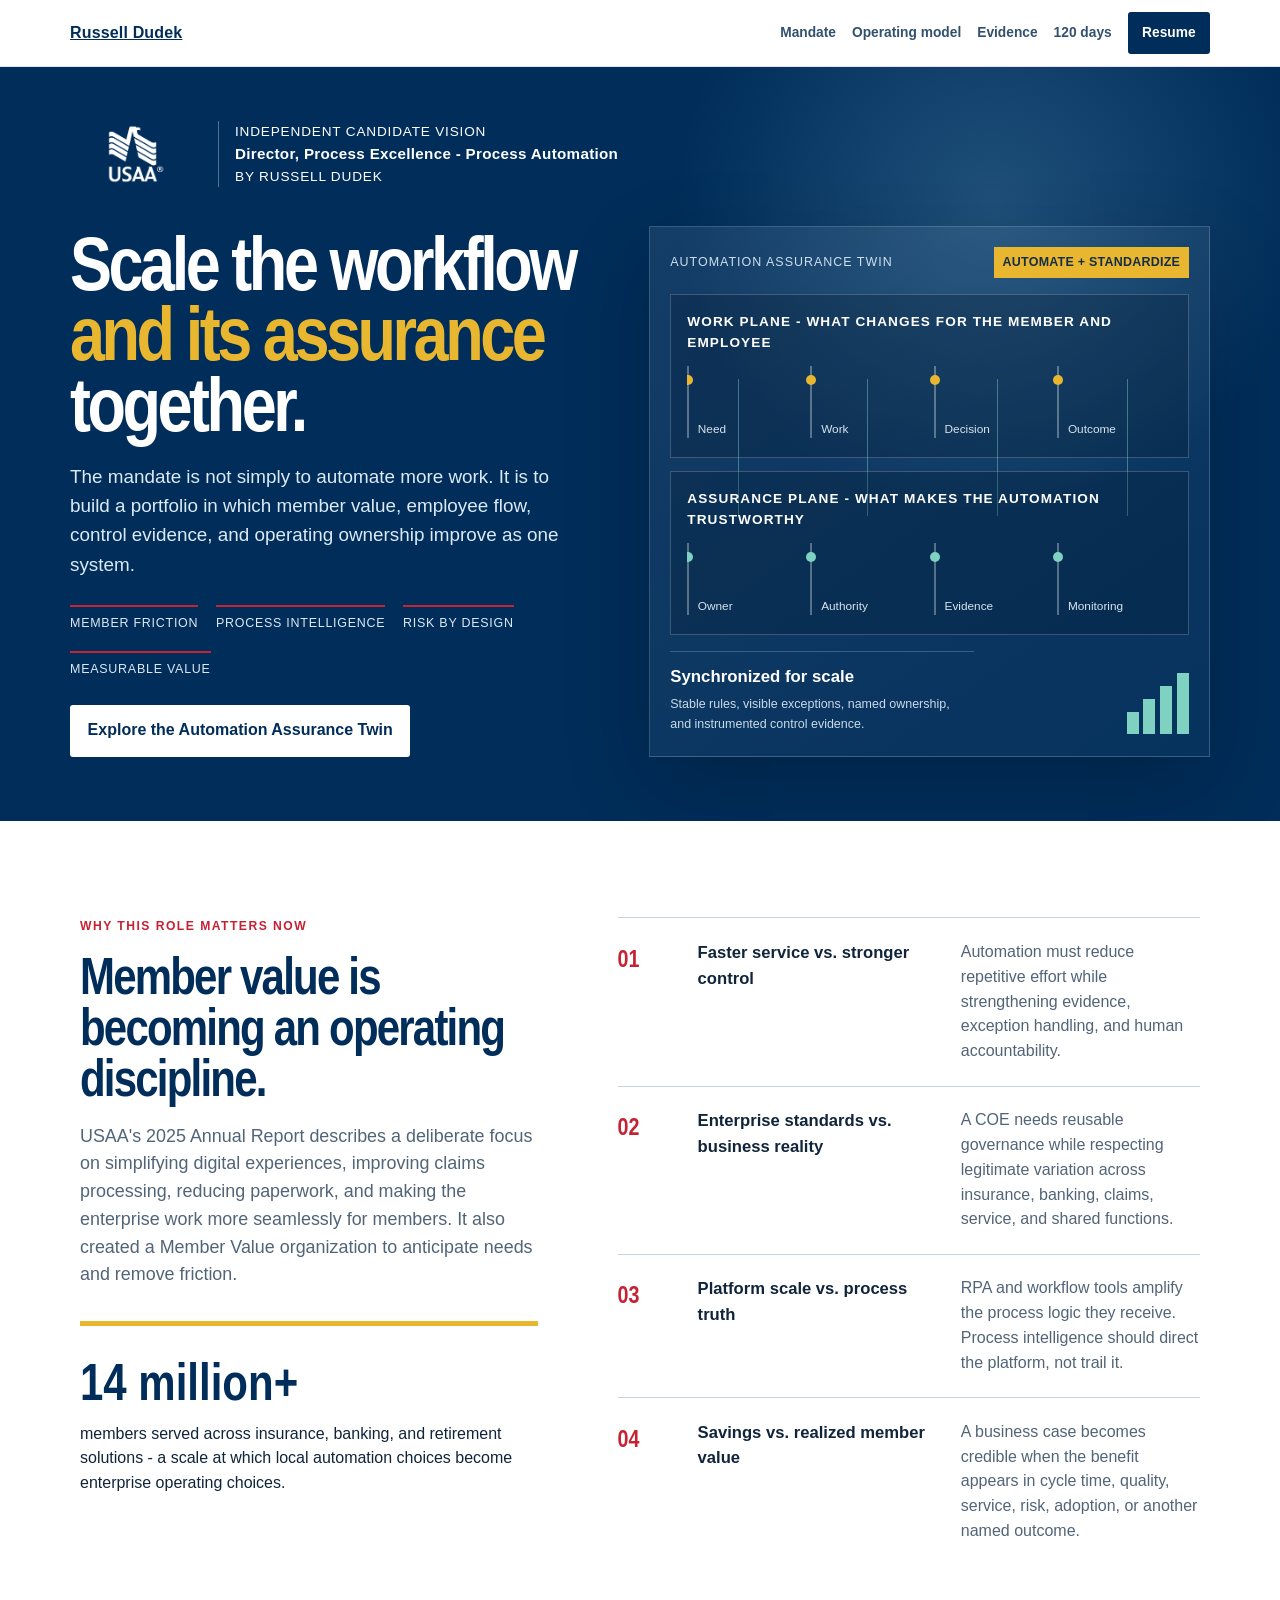
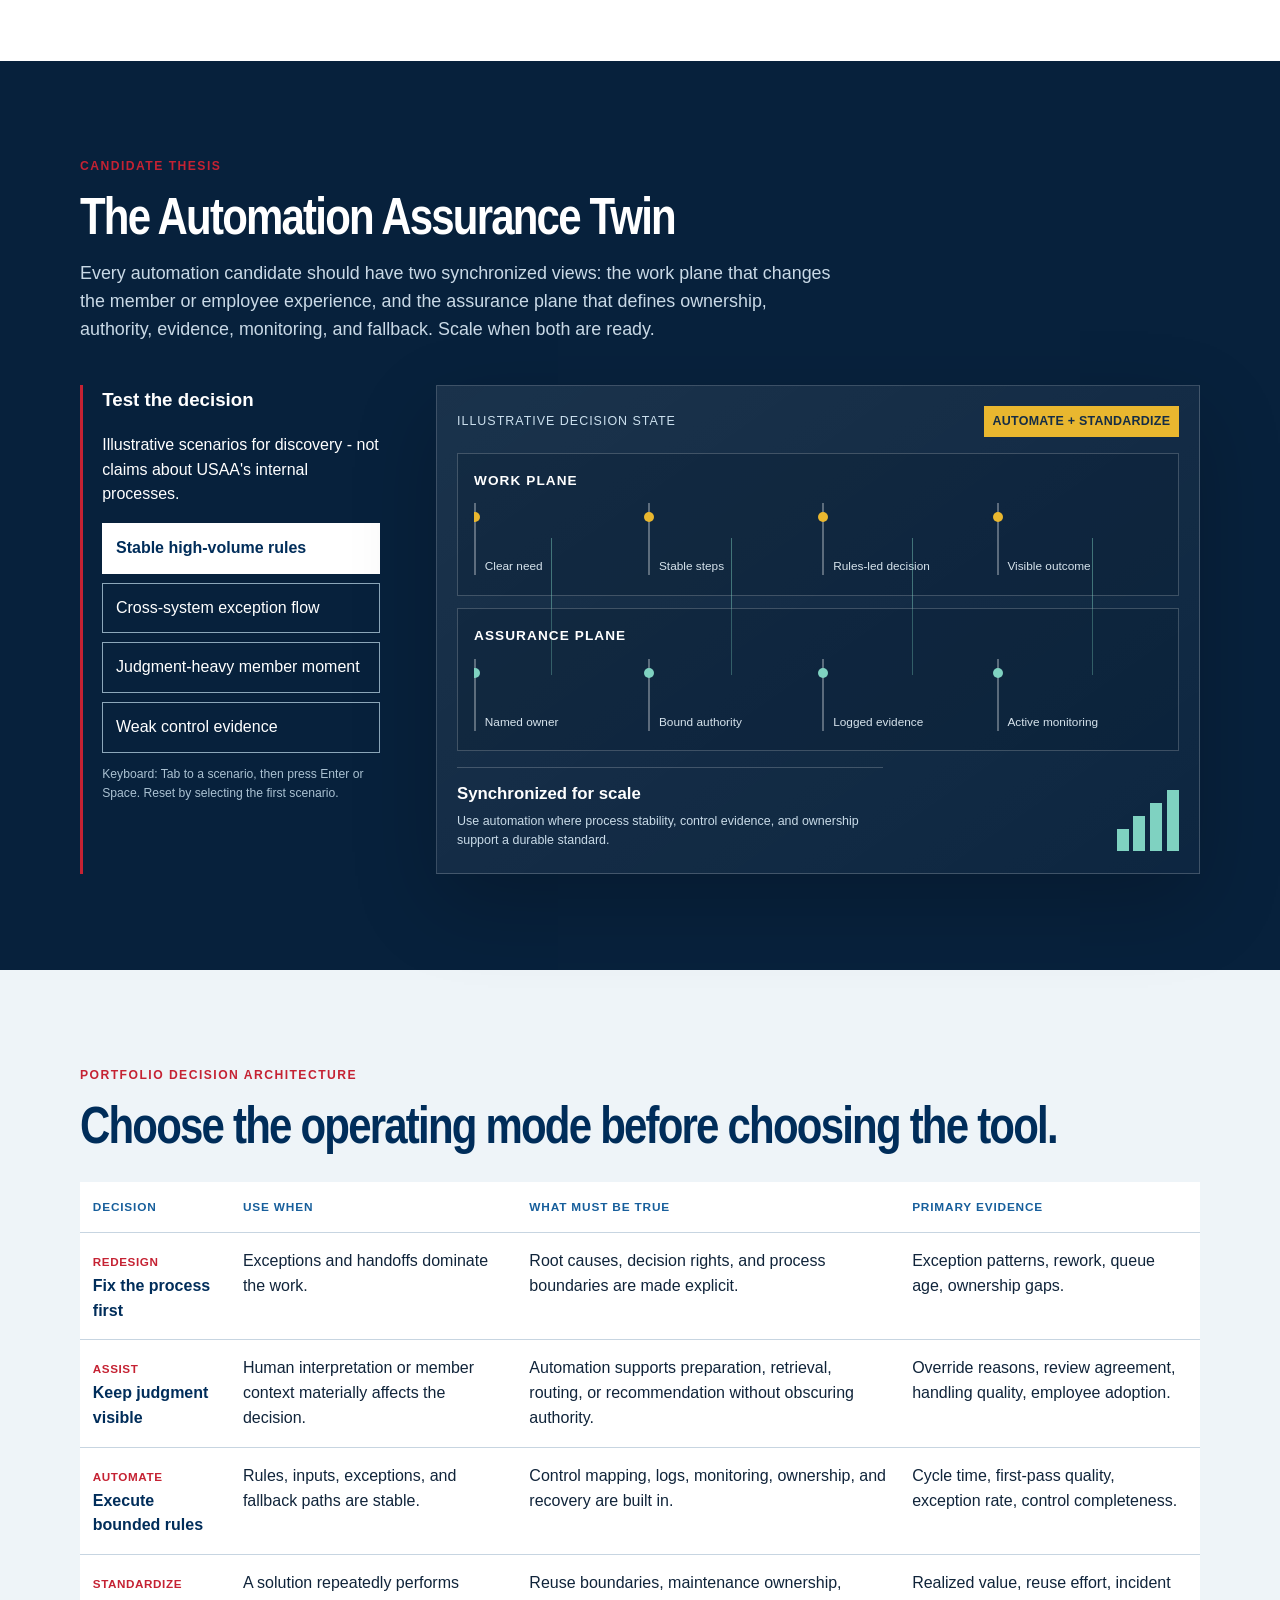
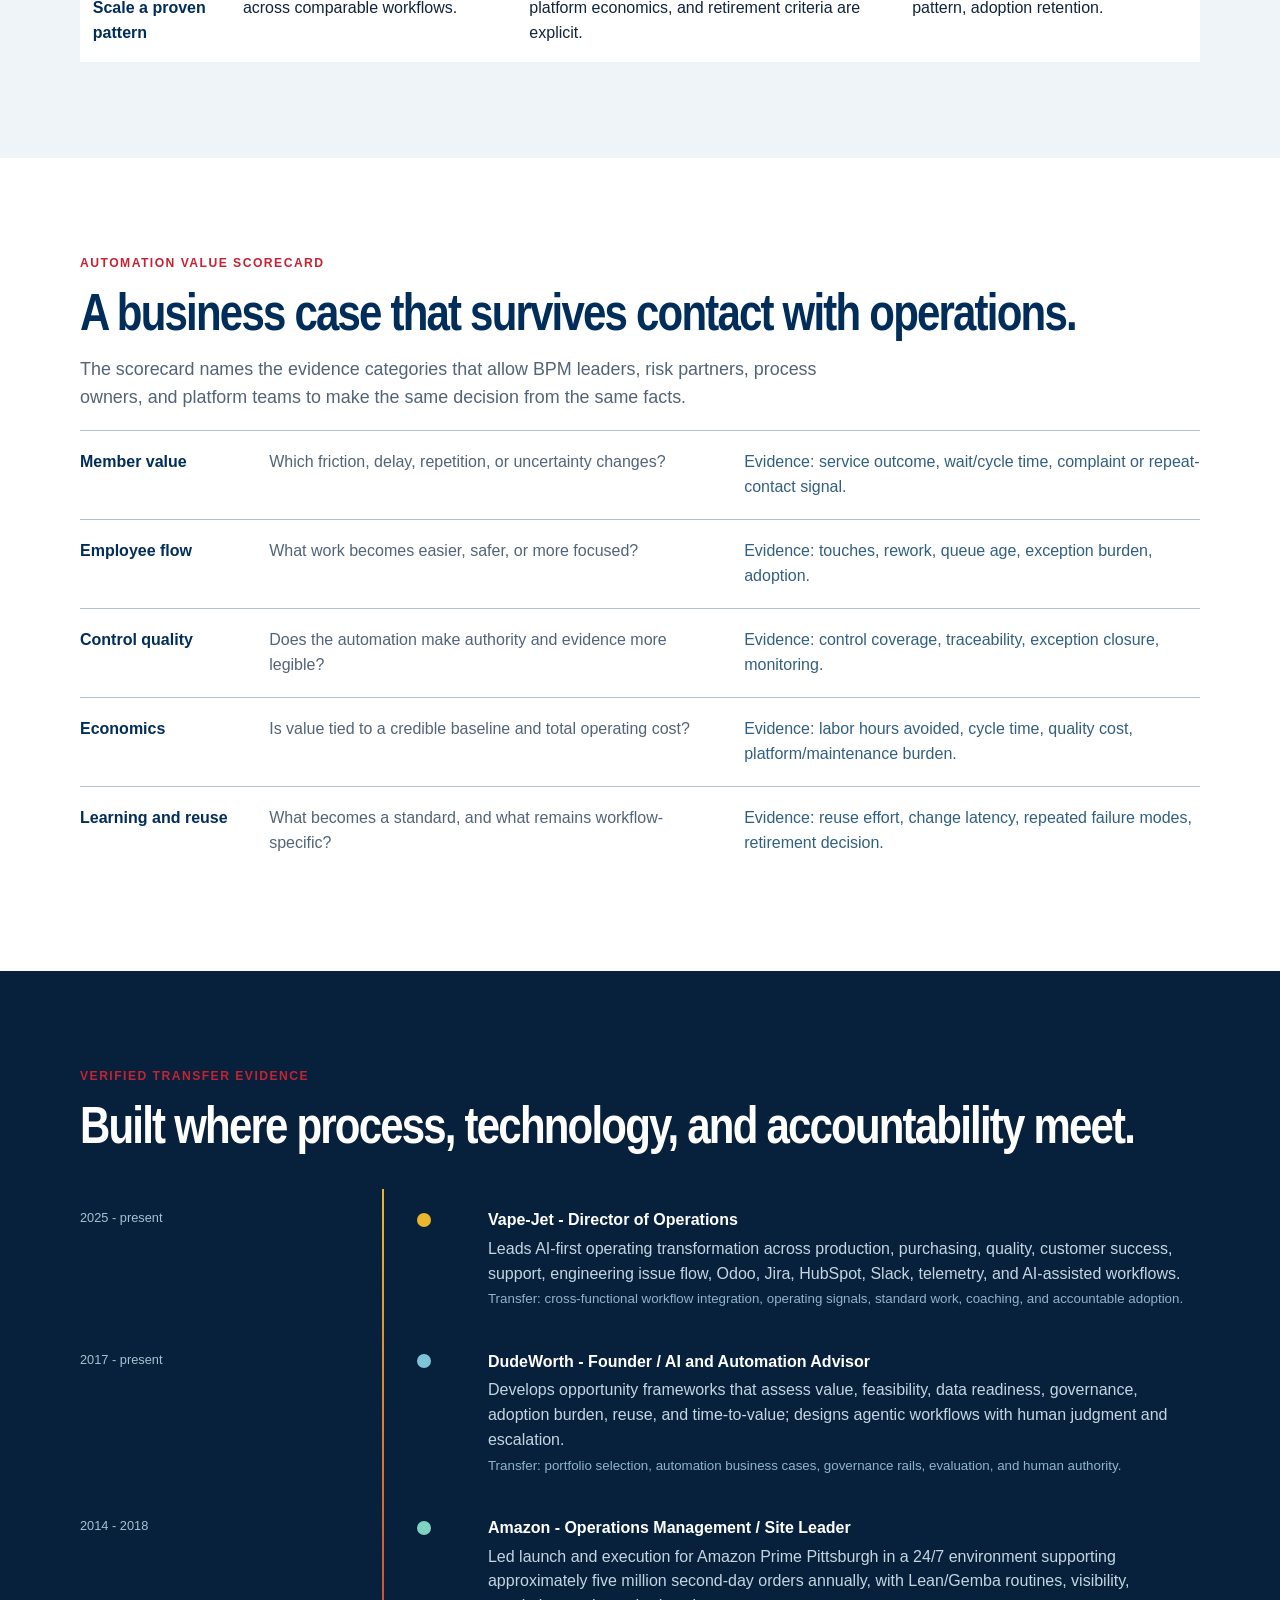
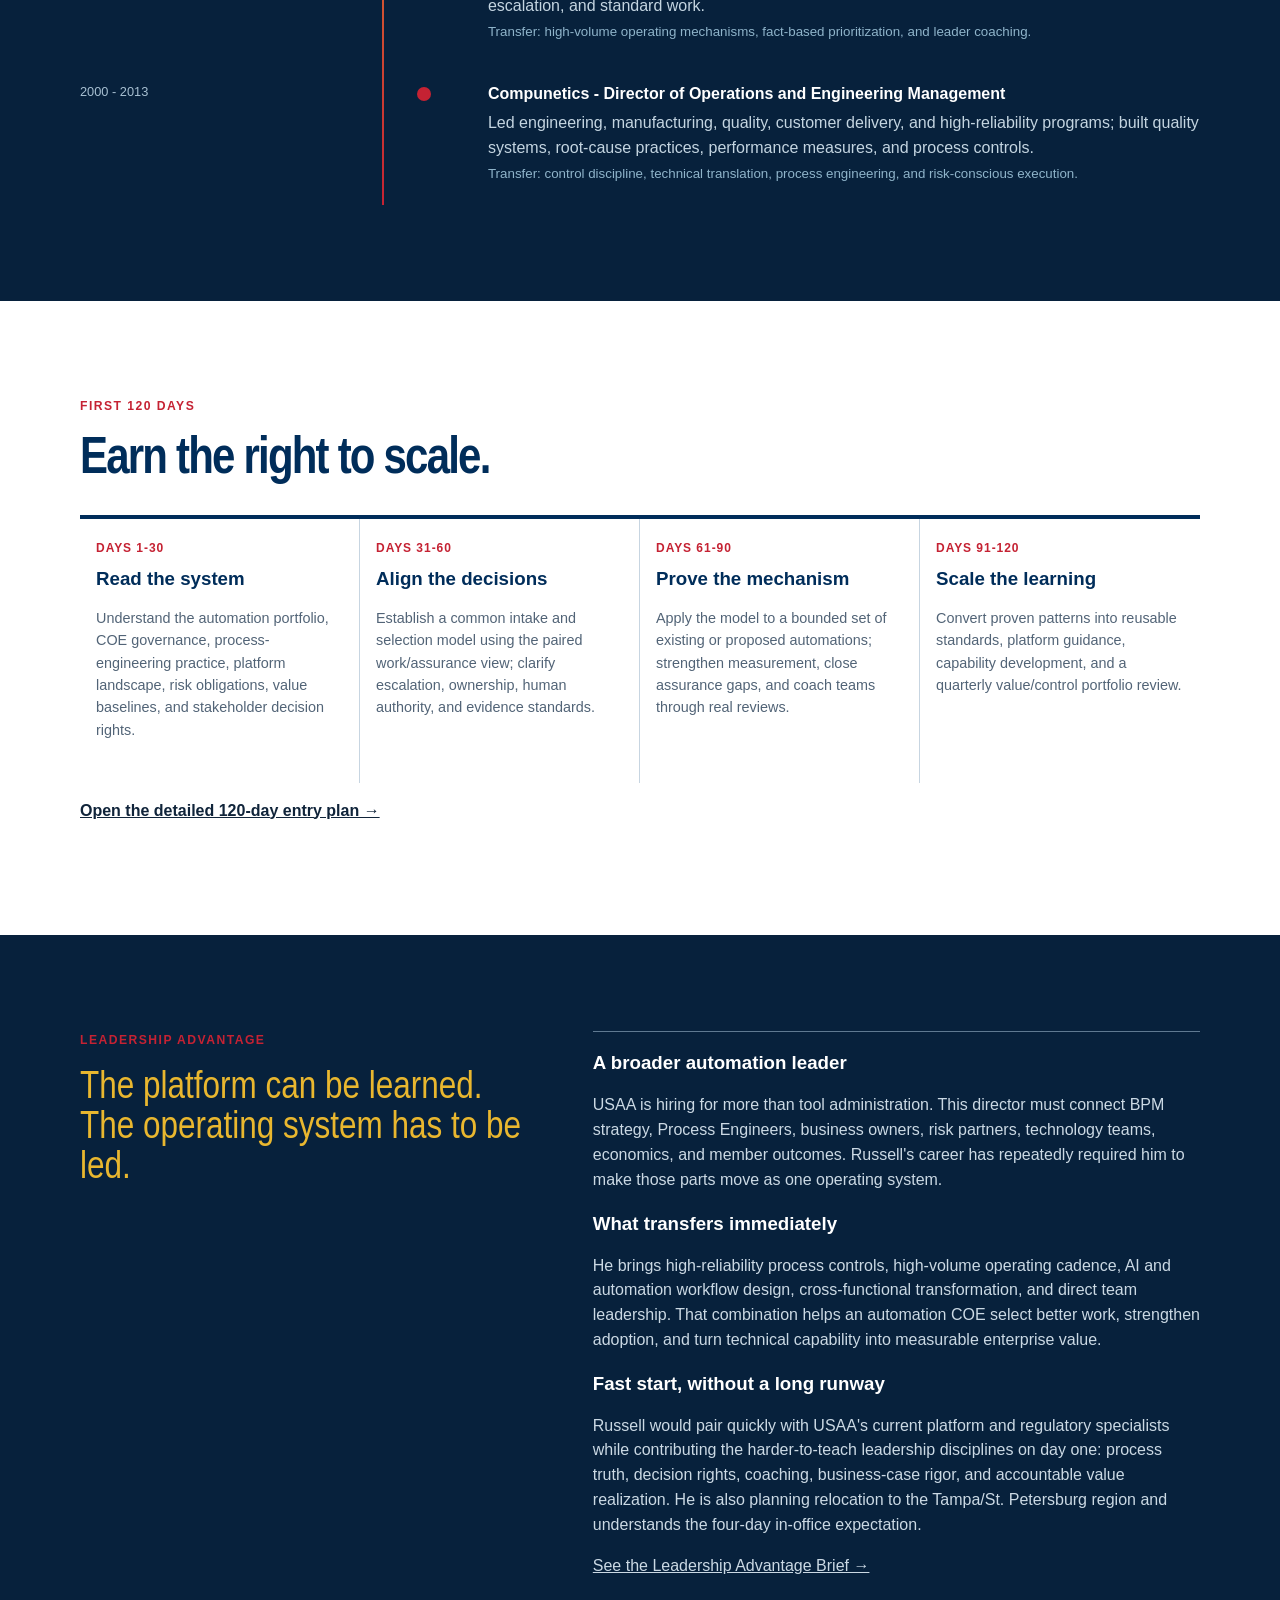
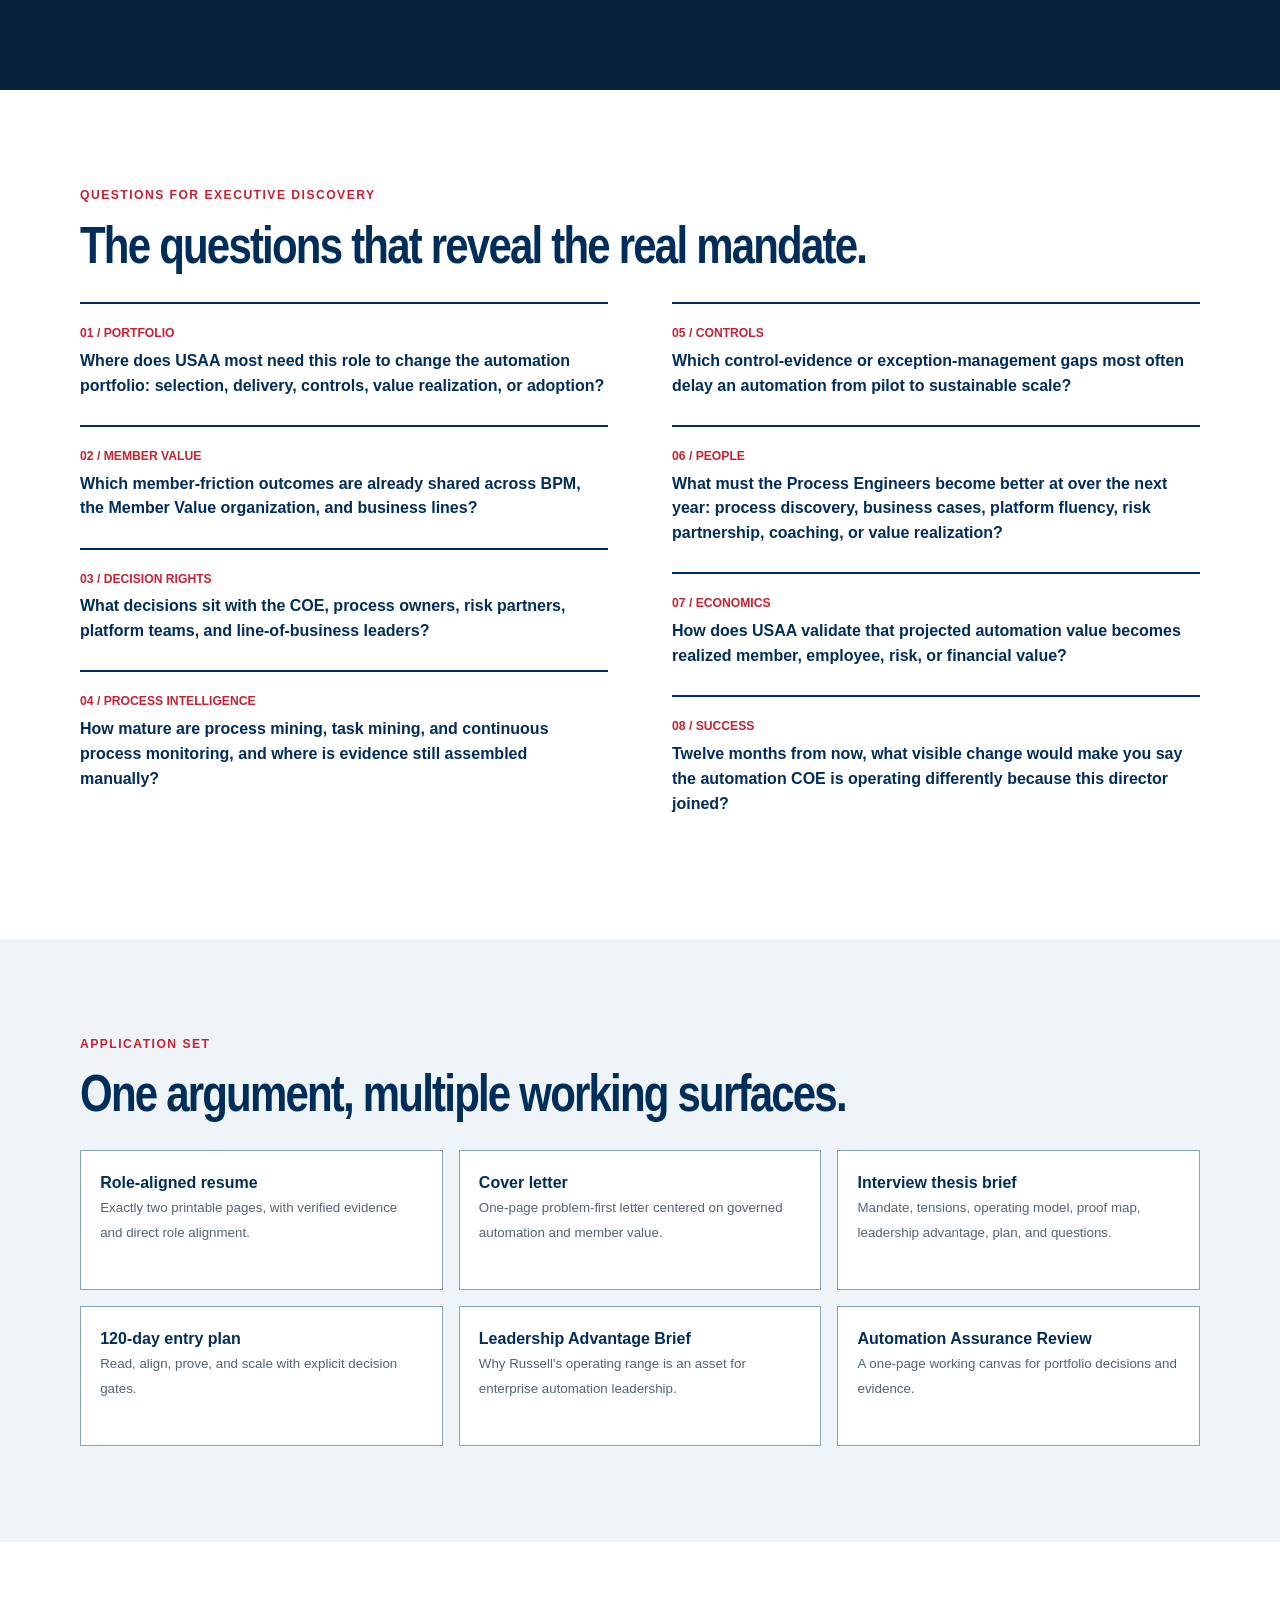
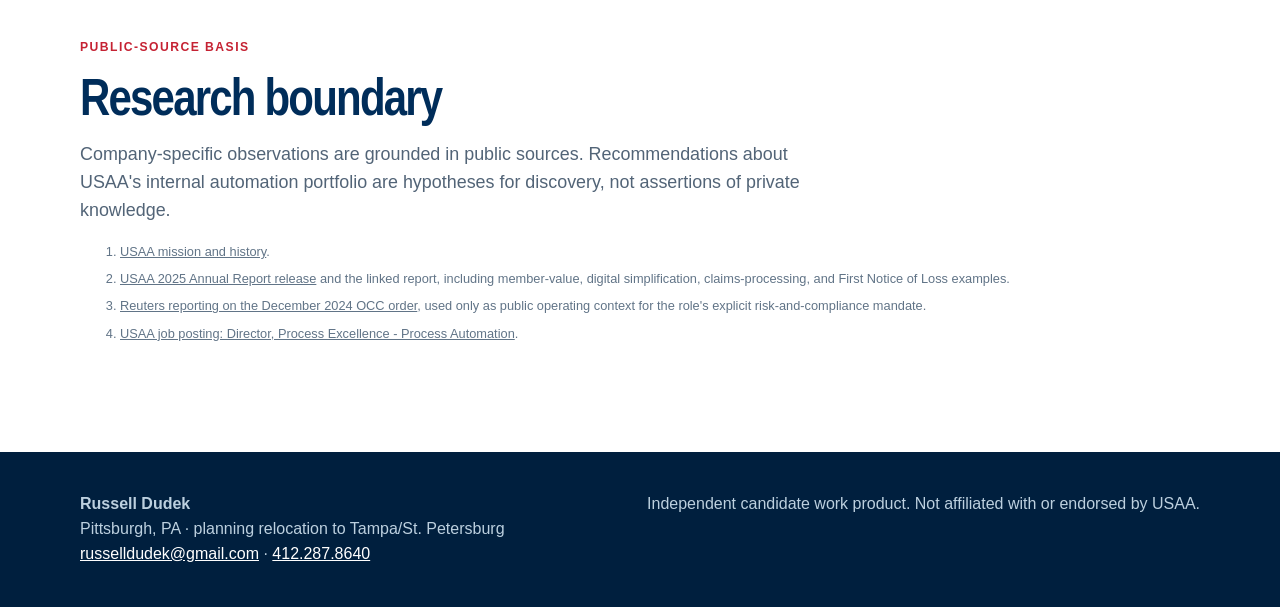
==== commit edc4ed44: "Rebuild USAA campaign positioning and full-system QA" ====
--- a/index.html
+++ b/index.html
@@ -1,14 +1,14 @@
 <!doctype html><html lang="en"><head><meta charset="utf-8"><meta name="viewport" content="width=device-width,initial-scale=1"><title>Russell Dudek | USAA Process Automation Candidate Vision</title><meta name="description" content="An independent candidate vision for governed process automation at USAA by Russell Dudek."><link rel="stylesheet" href="styles.css"></head><body><a class="skip" href="#main">Skip to content</a><header class="site-header"><nav class="nav" aria-label="Primary"><a class="candidate-id" href="index.html">Russell Dudek</a><button class="menu-btn" aria-expanded="false" aria-controls="nav-links">Menu</button><div class="nav-links" id="nav-links"><a href="#mandate">Mandate</a><a href="#model">Operating model</a><a href="#evidence">Evidence</a><a href="#entry">120 days</a><a href="resume.html" class="nav-primary">Resume</a></div></nav></header><main id="main">
 <section class="hero"><div class="hero-inner"><div class="employer-lockup"><img src="assets/brand/usaa-logo-official.png" alt="USAA"><div class="employer-copy">Independent candidate vision<strong>Director, Process Excellence - Process Automation</strong>by Russell Dudek</div></div><div class="hero-grid"><div><h1>Scale the workflow <span>and its assurance</span> together.</h1><p class="hero-lead">The mandate is not simply to automate more work. It is to build a portfolio in which member value, employee flow, control evidence, and operating ownership improve as one system.</p><div class="hero-proof"><span>Member friction</span><span>Process intelligence</span><span>Risk by design</span><span>Measurable value</span></div><a class="hero-action" href="#model">Explore the Automation Assurance Twin</a></div>
 <div class="twin-shell" id="hero-twin"><div class="twin-title"><span>Automation Assurance Twin</span><span class="decision-chip" id="hero-decision">Automate + standardize</span></div><div class="twin-plane work-plane"><h3>Work plane - what changes for the member and employee</h3><div class="plane-track"><i class="track-signal"></i><div class="plane-stage">Need</div><div class="plane-stage">Work</div><div class="plane-stage">Decision</div><div class="plane-stage">Outcome</div></div></div><div class="twin-links"><i></i><i></i><i></i><i></i></div><div class="twin-plane assurance-plane"><h3>Assurance plane - what makes the automation trustworthy</h3><div class="plane-track"><i class="track-signal"></i><div class="plane-stage">Owner</div><div class="plane-stage">Authority</div><div class="plane-stage">Evidence</div><div class="plane-stage">Monitoring</div></div></div><div class="twin-readout"><div class="readout-copy"><strong id="hero-state">Synchronized for scale</strong><span id="hero-explain">Stable rules, visible exceptions, named ownership, and instrumented control evidence.</span></div><div class="sync-meter" aria-hidden="true"><i></i><i></i><i></i><i></i></div></div></div></div></div></section>
-<section class="section" id="mandate"><div class="section-inner moment-grid"><div><div class="kicker">Why this role matters now</div><h2>Member value is becoming an operating discipline.</h2><p class="section-intro">USAA's 2025 Annual Report describes a deliberate focus on simplifying digital experiences, improving claims processing, reducing paperwork, and making the enterprise work more seamlessly for members. It also created a Member Value organization to anticipate needs and remove friction.</p><div class="moment-stat"><strong>14 million+</strong><span>members served across insurance, banking, and retirement solutions - a scale at which local automation choices become enterprise operating choices.</span></div></div><div><div class="pressure-list"><div class="pressure-row"><strong>Faster service vs. stronger control</strong><p>Automation must reduce repetitive effort without weakening evidence, exception handling, or human accountability.</p></div><div class="pressure-row"><strong>Enterprise standards vs. business reality</strong><p>A COE needs reusable governance while respecting legitimate variation across insurance, banking, claims, service, and shared functions.</p></div><div class="pressure-row"><strong>Platform scale vs. process truth</strong><p>RPA and workflow tools amplify whatever process logic they are given. Process intelligence must precede tool enthusiasm.</p></div><div class="pressure-row"><strong>Savings vs. realized member value</strong><p>A business case is incomplete until the benefit appears in cycle time, quality, service, risk, adoption, or another named outcome.</p></div></div></div></div></section>
-<section class="section section-dark" id="model"><div class="section-inner"><div class="kicker">Candidate thesis</div><h2>The Automation Assurance Twin</h2><p class="section-intro">Every automation candidate should have two synchronized views: the work plane that changes the member or employee experience, and the assurance plane that defines ownership, authority, evidence, monitoring, and fallback. Scale only when both are ready.</p><div class="model-layout"><aside class="scenario-panel"><h3>Test the decision</h3><p>Illustrative scenarios for discovery - not claims about USAA's internal processes.</p><div class="scenario-buttons" role="tablist" aria-label="Automation scenarios"><button role="tab" aria-selected="true" data-scenario="stable">Stable high-volume rules</button><button role="tab" aria-selected="false" data-scenario="exception">Cross-system exception flow</button><button role="tab" aria-selected="false" data-scenario="human">Judgment-heavy member moment</button><button role="tab" aria-selected="false" data-scenario="evidence">Weak control evidence</button></div><p class="model-note">Keyboard: Tab to a scenario, then press Enter or Space. Reset by selecting the first scenario.</p></aside><div class="model-stage"><div class="twin-shell" id="model-twin"><div class="twin-title"><span>Illustrative decision state</span><span class="decision-chip" id="model-decision">Automate + standardize</span></div><div class="twin-plane work-plane"><h3>Work plane</h3><div class="plane-track"><i class="track-signal"></i><div class="plane-stage" id="work-1">Clear need</div><div class="plane-stage" id="work-2">Stable steps</div><div class="plane-stage" id="work-3">Rules-led decision</div><div class="plane-stage" id="work-4">Visible outcome</div></div></div><div class="twin-links"><i></i><i></i><i></i><i></i></div><div class="twin-plane assurance-plane"><h3>Assurance plane</h3><div class="plane-track"><i class="track-signal"></i><div class="plane-stage" id="assure-1">Named owner</div><div class="plane-stage" id="assure-2">Bound authority</div><div class="plane-stage" id="assure-3">Logged evidence</div><div class="plane-stage" id="assure-4">Active monitoring</div></div></div><div class="twin-readout"><div class="readout-copy"><strong id="model-state">Synchronized for scale</strong><span id="model-explain">Use automation where process stability, control evidence, and ownership support a durable standard.</span></div><div class="sync-meter" aria-hidden="true"><i></i><i></i><i></i><i></i></div></div></div></div></div></div></section>
+<section class="section" id="mandate"><div class="section-inner moment-grid"><div><div class="kicker">Why this role matters now</div><h2>Member value is becoming an operating discipline.</h2><p class="section-intro">USAA's 2025 Annual Report describes a deliberate focus on simplifying digital experiences, improving claims processing, reducing paperwork, and making the enterprise work more seamlessly for members. It also created a Member Value organization to anticipate needs and remove friction.</p><div class="moment-stat"><strong>14 million+</strong><span>members served across insurance, banking, and retirement solutions - a scale at which local automation choices become enterprise operating choices.</span></div></div><div><div class="pressure-list"><div class="pressure-row"><strong>Faster service vs. stronger control</strong><p>Automation must reduce repetitive effort while strengthening evidence, exception handling, and human accountability.</p></div><div class="pressure-row"><strong>Enterprise standards vs. business reality</strong><p>A COE needs reusable governance while respecting legitimate variation across insurance, banking, claims, service, and shared functions.</p></div><div class="pressure-row"><strong>Platform scale vs. process truth</strong><p>RPA and workflow tools amplify the process logic they receive. Process intelligence should direct the platform, not trail it.</p></div><div class="pressure-row"><strong>Savings vs. realized member value</strong><p>A business case becomes credible when the benefit appears in cycle time, quality, service, risk, adoption, or another named outcome.</p></div></div></div></div></section>
+<section class="section section-dark" id="model"><div class="section-inner"><div class="kicker">Candidate thesis</div><h2>The Automation Assurance Twin</h2><p class="section-intro">Every automation candidate should have two synchronized views: the work plane that changes the member or employee experience, and the assurance plane that defines ownership, authority, evidence, monitoring, and fallback. Scale when both are ready.</p><div class="model-layout"><aside class="scenario-panel"><h3>Test the decision</h3><p>Illustrative scenarios for discovery - not claims about USAA's internal processes.</p><div class="scenario-buttons" role="tablist" aria-label="Automation scenarios"><button role="tab" aria-selected="true" data-scenario="stable">Stable high-volume rules</button><button role="tab" aria-selected="false" data-scenario="exception">Cross-system exception flow</button><button role="tab" aria-selected="false" data-scenario="human">Judgment-heavy member moment</button><button role="tab" aria-selected="false" data-scenario="evidence">Weak control evidence</button></div><p class="model-note">Keyboard: Tab to a scenario, then press Enter or Space. Reset by selecting the first scenario.</p></aside><div class="model-stage"><div class="twin-shell" id="model-twin"><div class="twin-title"><span>Illustrative decision state</span><span class="decision-chip" id="model-decision">Automate + standardize</span></div><div class="twin-plane work-plane"><h3>Work plane</h3><div class="plane-track"><i class="track-signal"></i><div class="plane-stage" id="work-1">Clear need</div><div class="plane-stage" id="work-2">Stable steps</div><div class="plane-stage" id="work-3">Rules-led decision</div><div class="plane-stage" id="work-4">Visible outcome</div></div></div><div class="twin-links"><i></i><i></i><i></i><i></i></div><div class="twin-plane assurance-plane"><h3>Assurance plane</h3><div class="plane-track"><i class="track-signal"></i><div class="plane-stage" id="assure-1">Named owner</div><div class="plane-stage" id="assure-2">Bound authority</div><div class="plane-stage" id="assure-3">Logged evidence</div><div class="plane-stage" id="assure-4">Active monitoring</div></div></div><div class="twin-readout"><div class="readout-copy"><strong id="model-state">Synchronized for scale</strong><span id="model-explain">Use automation where process stability, control evidence, and ownership support a durable standard.</span></div><div class="sync-meter" aria-hidden="true"><i></i><i></i><i></i><i></i></div></div></div></div></div></div></section>
 <section class="section section-mist"><div class="section-inner"><div class="kicker">Portfolio decision architecture</div><h2>Choose the operating mode before choosing the tool.</h2><table class="decision-table"><thead><tr><th>Decision</th><th>Use when</th><th>What must be true</th><th>Primary evidence</th></tr></thead><tbody><tr><td><span class="decision-tag">Redesign</span><br><strong>Fix the process first</strong></td><td>Exceptions and handoffs dominate the work.</td><td>Root causes, decision rights, and process boundaries are made explicit.</td><td>Exception patterns, rework, queue age, ownership gaps.</td></tr><tr><td><span class="decision-tag">Assist</span><br><strong>Keep judgment visible</strong></td><td>Human interpretation or member context materially affects the decision.</td><td>Automation supports preparation, retrieval, routing, or recommendation without obscuring authority.</td><td>Override reasons, review agreement, handling quality, employee adoption.</td></tr><tr><td><span class="decision-tag">Automate</span><br><strong>Execute bounded rules</strong></td><td>Rules, inputs, exceptions, and fallback paths are stable.</td><td>Control mapping, logs, monitoring, ownership, and recovery are built in.</td><td>Cycle time, first-pass quality, exception rate, control completeness.</td></tr><tr><td><span class="decision-tag">Standardize</span><br><strong>Scale a proven pattern</strong></td><td>A solution repeatedly performs across comparable workflows.</td><td>Reuse boundaries, maintenance ownership, platform economics, and retirement criteria are explicit.</td><td>Realized value, reuse effort, incident pattern, adoption retention.</td></tr></tbody></table></div></section>
-<section class="section"><div class="section-inner"><div class="kicker">Automation value scorecard</div><h2>A business case that survives contact with operations.</h2><p class="section-intro">The scorecard does not manufacture a maturity number. It names the evidence categories that allow BPM leaders, risk partners, process owners, and platform teams to make the same decision from the same facts.</p><div class="score-line"><strong>Member value</strong><span>Which friction, delay, repetition, or uncertainty changes?</span><em>Evidence: service outcome, wait/cycle time, complaint or repeat-contact signal.</em></div><div class="score-line"><strong>Employee flow</strong><span>What work becomes easier, safer, or more focused?</span><em>Evidence: touches, rework, queue age, exception burden, adoption.</em></div><div class="score-line"><strong>Control quality</strong><span>Does the automation make authority and evidence more legible?</span><em>Evidence: control coverage, traceability, exception closure, monitoring.</em></div><div class="score-line"><strong>Economics</strong><span>Is value tied to a credible baseline and total operating cost?</span><em>Evidence: labor hours avoided, cycle time, quality cost, platform/maintenance burden.</em></div><div class="score-line"><strong>Learning and reuse</strong><span>What becomes a standard, and what remains workflow-specific?</span><em>Evidence: reuse effort, change latency, repeated failure modes, retirement decision.</em></div></div></section>
+<section class="section"><div class="section-inner"><div class="kicker">Automation value scorecard</div><h2>A business case that survives contact with operations.</h2><p class="section-intro">The scorecard names the evidence categories that allow BPM leaders, risk partners, process owners, and platform teams to make the same decision from the same facts.</p><div class="score-line"><strong>Member value</strong><span>Which friction, delay, repetition, or uncertainty changes?</span><em>Evidence: service outcome, wait/cycle time, complaint or repeat-contact signal.</em></div><div class="score-line"><strong>Employee flow</strong><span>What work becomes easier, safer, or more focused?</span><em>Evidence: touches, rework, queue age, exception burden, adoption.</em></div><div class="score-line"><strong>Control quality</strong><span>Does the automation make authority and evidence more legible?</span><em>Evidence: control coverage, traceability, exception closure, monitoring.</em></div><div class="score-line"><strong>Economics</strong><span>Is value tied to a credible baseline and total operating cost?</span><em>Evidence: labor hours avoided, cycle time, quality cost, platform/maintenance burden.</em></div><div class="score-line"><strong>Learning and reuse</strong><span>What becomes a standard, and what remains workflow-specific?</span><em>Evidence: reuse effort, change latency, repeated failure modes, retirement decision.</em></div></div></section>
 <section class="section section-dark" id="evidence"><div class="section-inner"><div class="kicker">Verified transfer evidence</div><h2>Built where process, technology, and accountability meet.</h2><div class="proof-river"><div class="proof-row"><div class="date">2025 - present</div><div class="marker"></div><div><strong>Vape-Jet - Director of Operations</strong><p>Leads AI-first operating transformation across production, purchasing, quality, customer success, support, engineering issue flow, Odoo, Jira, HubSpot, Slack, telemetry, and AI-assisted workflows.</p><small>Transfer: cross-functional workflow integration, operating signals, standard work, coaching, and accountable adoption.</small></div></div><div class="proof-row"><div class="date">2017 - present</div><div class="marker"></div><div><strong>DudeWorth - Founder / AI and Automation Advisor</strong><p>Develops opportunity frameworks that assess value, feasibility, data readiness, governance, adoption burden, reuse, and time-to-value; designs agentic workflows with human judgment and escalation.</p><small>Transfer: portfolio selection, automation business cases, governance rails, evaluation, and human authority.</small></div></div><div class="proof-row"><div class="date">2014 - 2018</div><div class="marker"></div><div><strong>Amazon - Operations Management / Site Leader</strong><p>Led launch and execution for Amazon Prime Pittsburgh in a 24/7 environment supporting approximately five million second-day orders annually, with Lean/Gemba routines, visibility, escalation, and standard work.</p><small>Transfer: high-volume operating mechanisms, fact-based prioritization, and leader coaching.</small></div></div><div class="proof-row"><div class="date">2000 - 2013</div><div class="marker"></div><div><strong>Compunetics - Director of Operations and Engineering Management</strong><p>Led engineering, manufacturing, quality, customer delivery, and high-reliability programs; built quality systems, root-cause practices, performance measures, and process controls.</p><small>Transfer: control discipline, technical translation, process engineering, and risk-conscious execution.</small></div></div></div></div></section>
 <section class="section" id="entry"><div class="section-inner"><div class="kicker">First 120 days</div><h2>Earn the right to scale.</h2><div class="plan-band"><div class="plan-phase"><b>Days 1-30</b><h3>Read the system</h3><p>Understand the automation portfolio, COE governance, process-engineering practice, platform landscape, risk obligations, value baselines, and stakeholder decision rights.</p></div><div class="plan-phase"><b>Days 31-60</b><h3>Align the decisions</h3><p>Establish a common intake and selection model using the paired work/assurance view; clarify escalation, ownership, human authority, and evidence standards.</p></div><div class="plan-phase"><b>Days 61-90</b><h3>Prove the mechanism</h3><p>Apply the model to a bounded set of existing or proposed automations; strengthen measurement, close assurance gaps, and coach teams through real reviews.</p></div><div class="plan-phase"><b>Days 91-120</b><h3>Scale the learning</h3><p>Convert proven patterns into reusable standards, platform guidance, capability development, and a quarterly value/control portfolio review.</p></div></div><p><a href="120-day-plan.html"><strong>Open the detailed 120-day entry plan →</strong></a></p></div></section>
-<section class="section section-dark"><div class="section-inner objection-wrap"><div><div class="kicker">Strongest objections</div><div class="objection-question">“Has Russell actually led our RPA platform and a regulated financial-services automation COE?”</div></div><div class="objection-answer"><h3>No claim of direct equivalence.</h3><p>My verified record does not establish ownership of USAA's current RPA stack or a financial-services automation COE. It does establish long experience designing process systems, leading process and technical teams, operating in high-reliability environments, building controls and standard work, and placing AI and automation inside real workflows.</p><p>I would treat platform depth and regulatory context as explicit learning and partnership requirements, not as details to bluff through. I would prove fit through a bounded portfolio review and a real automation assurance case.</p><h3>Location and qualification integrity</h3><p>I am based in Pittsburgh and have been planning a move to the Tampa/St. Petersburg region; the four-day in-office requirement is therefore addressable without requesting relocation assistance. My verified credential is listed as Six Sigma Certification, but the current record does not establish a Green Belt level or document three named Lean/Six Sigma projects. That qualification should be verified before submission rather than embellished.</p><p><a href="hard-objection.html">Read the complete objection analysis →</a></p></div></div></section>
+<section class="section section-dark"><div class="section-inner objection-wrap"><div><div class="kicker">Leadership advantage</div><div class="objection-question">The platform can be learned. The operating system has to be led.</div></div><div class="objection-answer"><h3>A broader automation leader</h3><p>USAA is hiring for more than tool administration. This director must connect BPM strategy, Process Engineers, business owners, risk partners, technology teams, economics, and member outcomes. Russell's career has repeatedly required him to make those parts move as one operating system.</p><h3>What transfers immediately</h3><p>He brings high-reliability process controls, high-volume operating cadence, AI and automation workflow design, cross-functional transformation, and direct team leadership. That combination helps an automation COE select better work, strengthen adoption, and turn technical capability into measurable enterprise value.</p><h3>Fast start, without a long runway</h3><p>Russell would pair quickly with USAA's current platform and regulatory specialists while contributing the harder-to-teach leadership disciplines on day one: process truth, decision rights, coaching, business-case rigor, and accountable value realization. He is also planning relocation to the Tampa/St. Petersburg region and understands the four-day in-office expectation.</p><p><a href="leadership-advantage.html">See the Leadership Advantage Brief →</a></p></div></div></section>
 <section class="section"><div class="section-inner"><div class="kicker">Questions for executive discovery</div><h2>The questions that reveal the real mandate.</h2><div class="question-list"><div class="question"><span>01 / PORTFOLIO</span><p>Where does USAA most need this role to change the automation portfolio: selection, delivery, controls, value realization, or adoption?</p></div><div class="question"><span>02 / MEMBER VALUE</span><p>Which member-friction outcomes are already shared across BPM, the Member Value organization, and business lines?</p></div><div class="question"><span>03 / DECISION RIGHTS</span><p>What decisions sit with the COE, process owners, risk partners, platform teams, and line-of-business leaders?</p></div><div class="question"><span>04 / PROCESS INTELLIGENCE</span><p>How mature are process mining, task mining, and continuous process monitoring, and where is evidence still assembled manually?</p></div><div class="question"><span>05 / CONTROLS</span><p>Which control-evidence or exception-management gaps most often delay an automation from pilot to sustainable scale?</p></div><div class="question"><span>06 / PEOPLE</span><p>What must the Process Engineers become better at over the next year: process discovery, business cases, platform fluency, risk partnership, coaching, or value realization?</p></div><div class="question"><span>07 / ECONOMICS</span><p>How does USAA validate that projected automation value becomes realized member, employee, risk, or financial value?</p></div><div class="question"><span>08 / SUCCESS</span><p>Twelve months from now, what visible change would make you say the automation COE is operating differently because this director joined?</p></div></div></div></section>
-<section class="section section-mist"><div class="section-inner"><div class="kicker">Application set</div><h2>One argument, multiple working surfaces.</h2><div class="docs-strip"><a class="doc-link" href="resume.html"><strong>Role-aligned resume</strong><small>Exactly two printable pages, with verified evidence and direct qualification boundaries.</small></a><a class="doc-link" href="cover-letter.html"><strong>Cover letter</strong><small>One-page problem-first letter centered on governed automation and member value.</small></a><a class="doc-link" href="interview-brief.html"><strong>Interview thesis brief</strong><small>Mandate, tensions, operating model, proof map, objection, plan, and questions.</small></a><a class="doc-link" href="120-day-plan.html"><strong>120-day entry plan</strong><small>Read, align, prove, and scale with explicit decision gates.</small></a><a class="doc-link" href="hard-objection.html"><strong>Hard-objection analysis</strong><small>RPA/financial-services adjacency, location, and Green Belt documentation gap.</small></a><a class="doc-link" href="automation-assurance-review.html"><strong>Automation Assurance Review</strong><small>A one-page working canvas for portfolio decisions and evidence.</small></a></div></div></section>
+<section class="section section-mist"><div class="section-inner"><div class="kicker">Application set</div><h2>One argument, multiple working surfaces.</h2><div class="docs-strip"><a class="doc-link" href="resume.html"><strong>Role-aligned resume</strong><small>Exactly two printable pages, with verified evidence and direct role alignment.</small></a><a class="doc-link" href="cover-letter.html"><strong>Cover letter</strong><small>One-page problem-first letter centered on governed automation and member value.</small></a><a class="doc-link" href="interview-brief.html"><strong>Interview thesis brief</strong><small>Mandate, tensions, operating model, proof map, leadership advantage, plan, and questions.</small></a><a class="doc-link" href="120-day-plan.html"><strong>120-day entry plan</strong><small>Read, align, prove, and scale with explicit decision gates.</small></a><a class="doc-link" href="leadership-advantage.html"><strong>Leadership Advantage Brief</strong><small>Why Russell's operating range is an asset for enterprise automation leadership.</small></a><a class="doc-link" href="automation-assurance-review.html"><strong>Automation Assurance Review</strong><small>A one-page working canvas for portfolio decisions and evidence.</small></a></div></div></section>
 <section class="section"><div class="section-inner"><div class="kicker">Public-source basis</div><h2>Research boundary</h2><p class="section-intro">Company-specific observations are grounded in public sources. Recommendations about USAA's internal automation portfolio are hypotheses for discovery, not assertions of private knowledge.</p><ol class="sources"><li><a href="https://newsroom.usaa360.com/about-us/learn-about-our-history-and-mission">USAA mission and history</a>.</li><li><a href="https://newsroom.usaa360.com/news/usaa-2025-annual-report-reflects-a-year-of-strength-service-and-commitment-to-members-1">USAA 2025 Annual Report release</a> and the linked report, including member-value, digital simplification, claims-processing, and First Notice of Loss examples.</li><li><a href="https://www.reuters.com/business/finance/us-regulator-orders-usaa-federal-savings-bank-correct-unsafe-practices-2024-12-18/">Reuters reporting on the December 2024 OCC order</a>, used only as public operating context for the role's explicit risk-and-compliance mandate.</li><li><a href="https://www.usaajobs.com/job/-/-/1207/97567775696?p_sid=PcmdqGb&p_uid=aBEK7TXPkG&source=tmp_programmaticjobs&ss=paid&utm_campaign=other_other-priomarkets&utm_content=pj_board&utm_medium=jobad&utm_source=linkedin+slotted">USAA job posting: Director, Process Excellence - Process Automation</a>.</li></ol></div></section>
-</main><footer class="site-footer"><div class="footer-inner"><div><strong>Russell Dudek</strong><br>Pittsburgh, PA · planning relocation to Tampa/St. Petersburg<br><a href="mailto:russelldudek@gmail.com">russelldudek@gmail.com</a> · <a href="tel:+14122878640">412.287.8640</a></div><div>Independent candidate work product. Not affiliated with or endorsed by USAA.<br><a href="https://github.com/russelldudek/USAA">Public campaign repository</a></div></div></footer><script src="app.js"></script></body></html>+</main><footer class="site-footer"><div class="footer-inner"><div><strong>Russell Dudek</strong><br>Pittsburgh, PA · planning relocation to Tampa/St. Petersburg<br><a href="mailto:russelldudek@gmail.com">russelldudek@gmail.com</a> · <a href="tel:+14122878640">412.287.8640</a></div><div>Independent candidate work product. Not affiliated with or endorsed by USAA.</div></div></footer><script src="app.js"></script></body></html>
